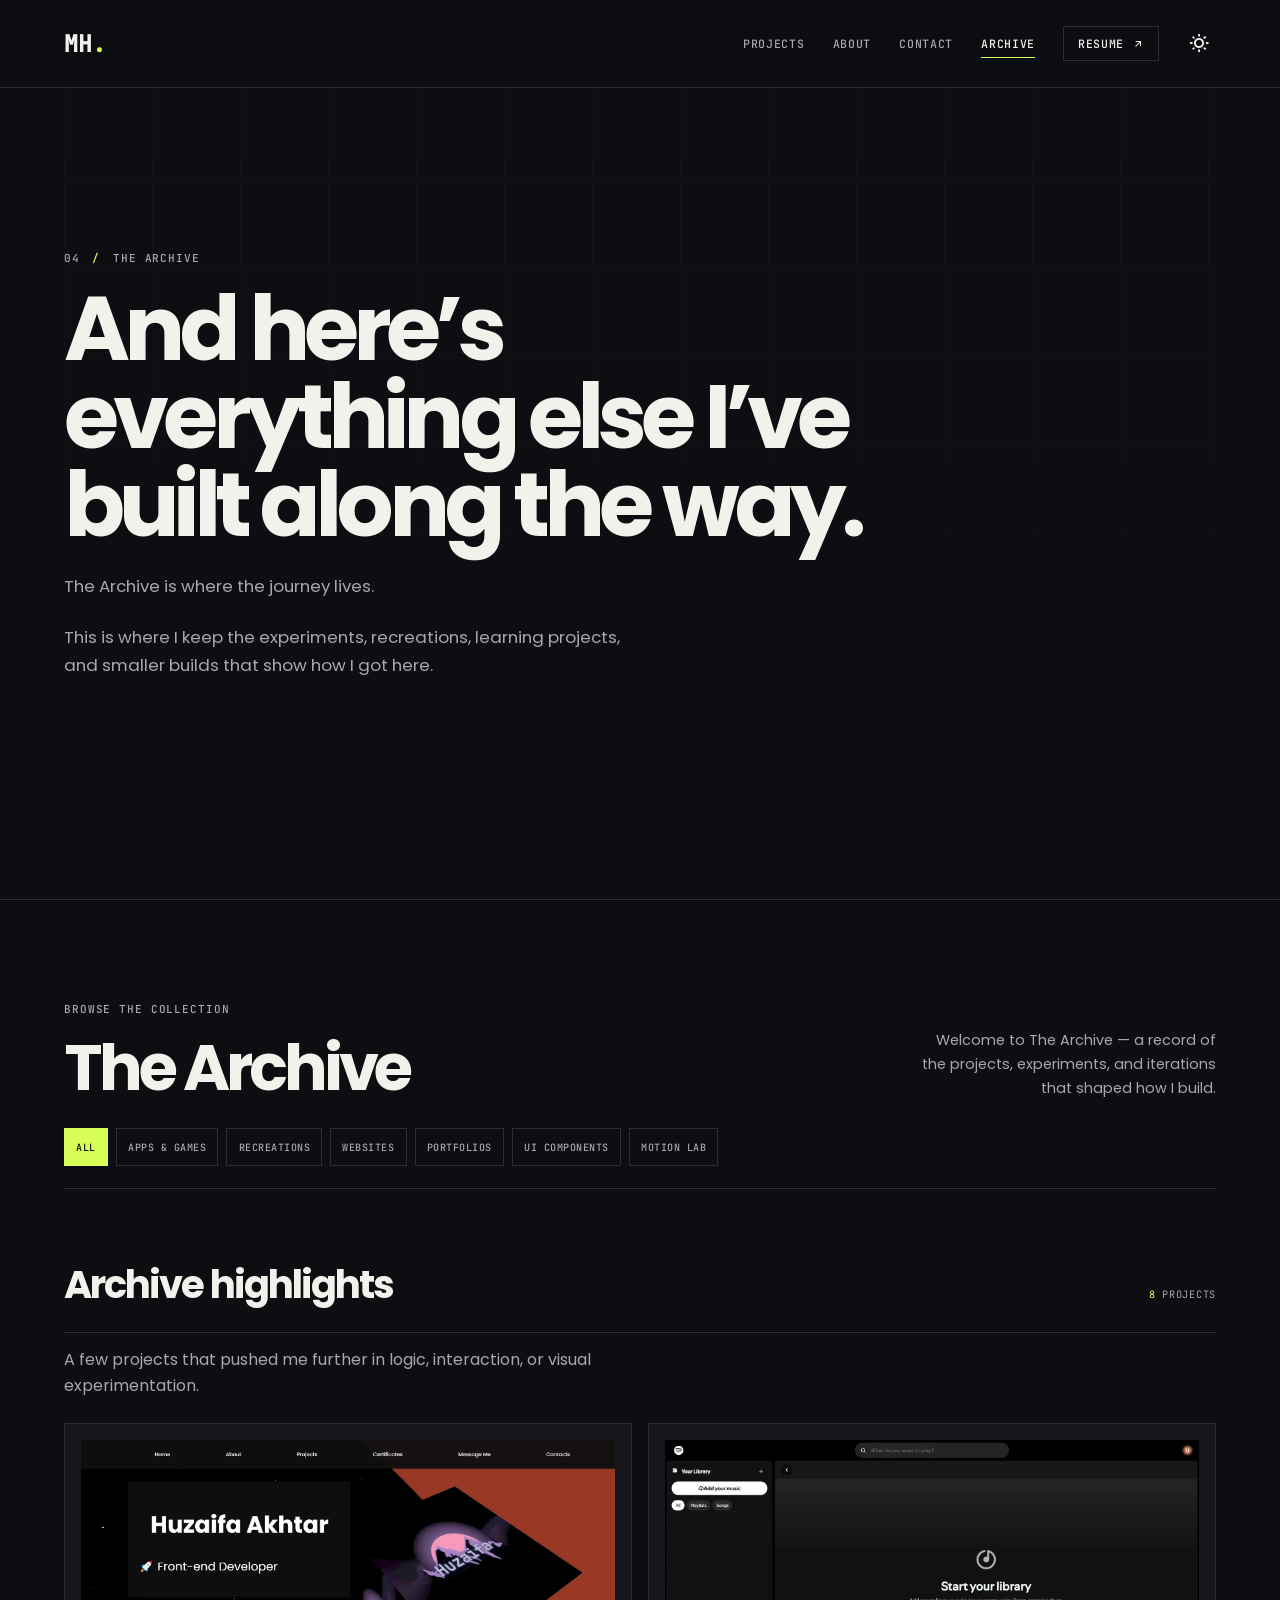
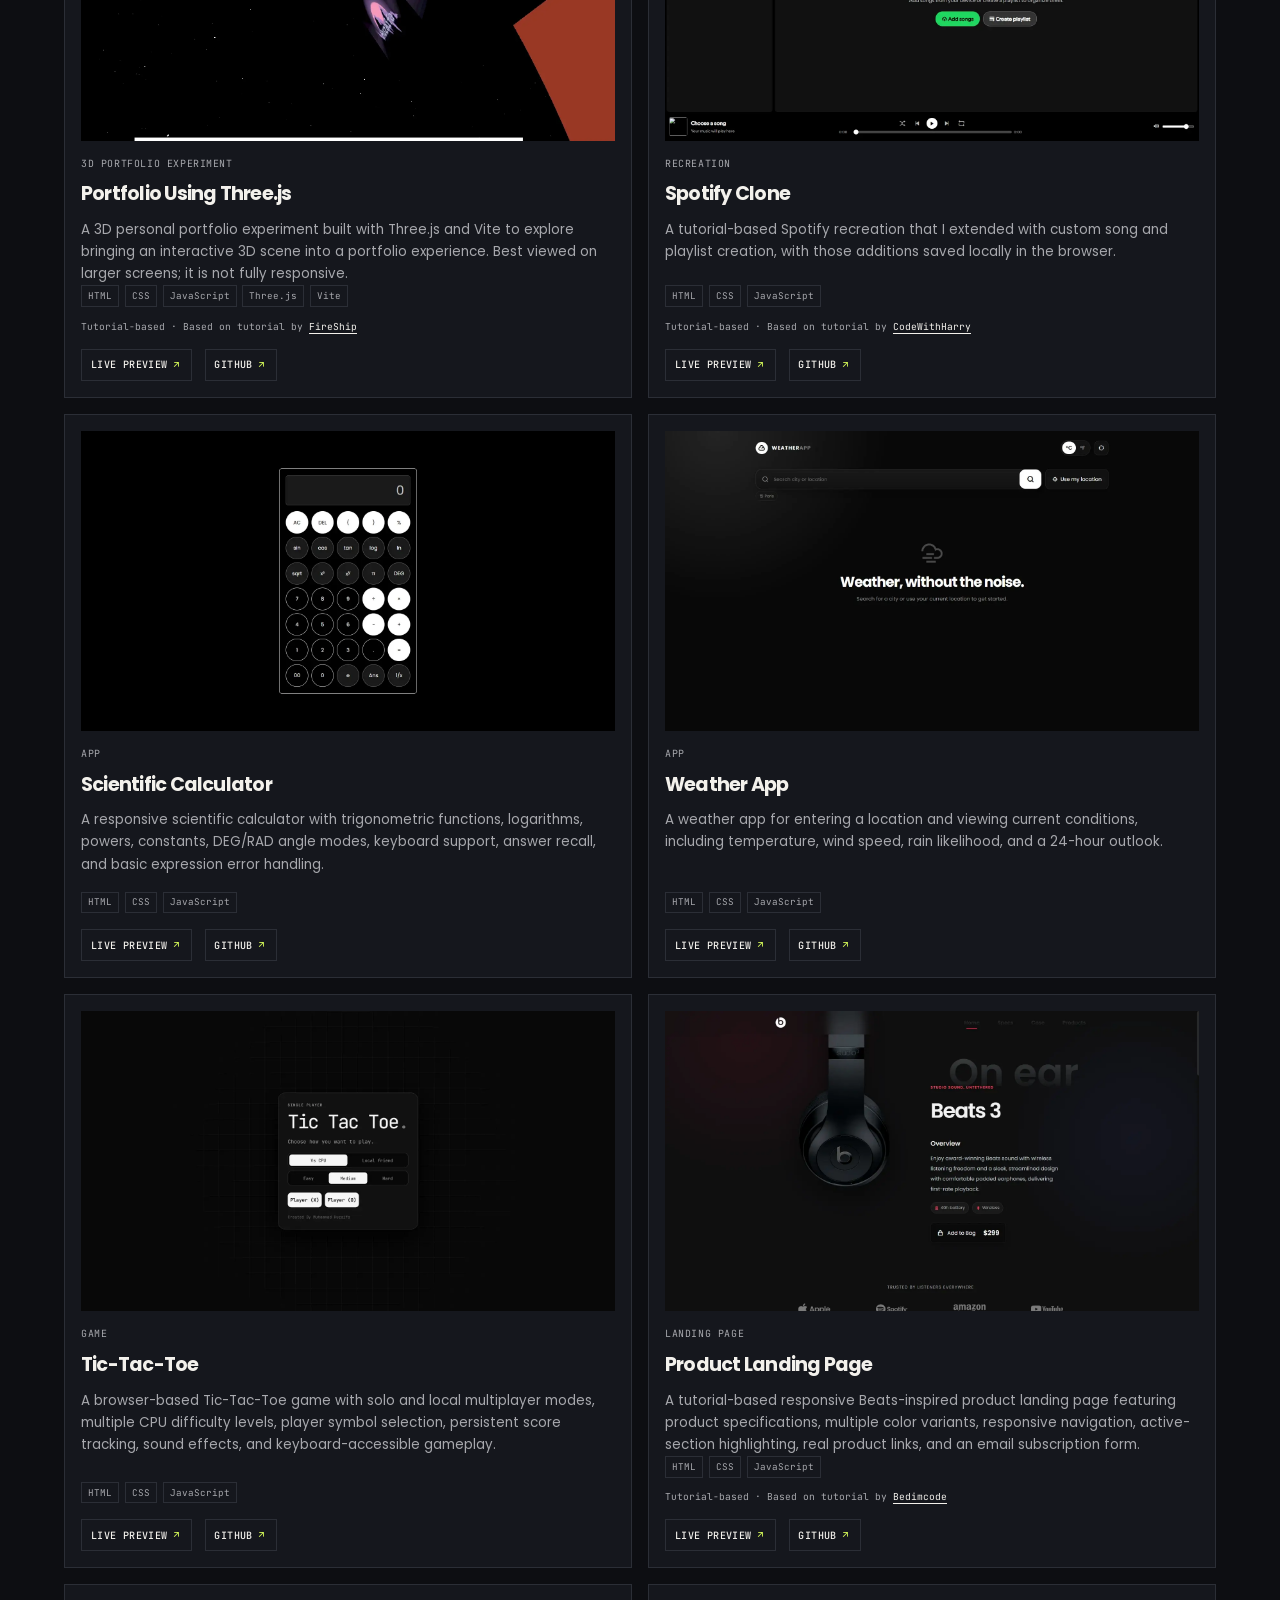
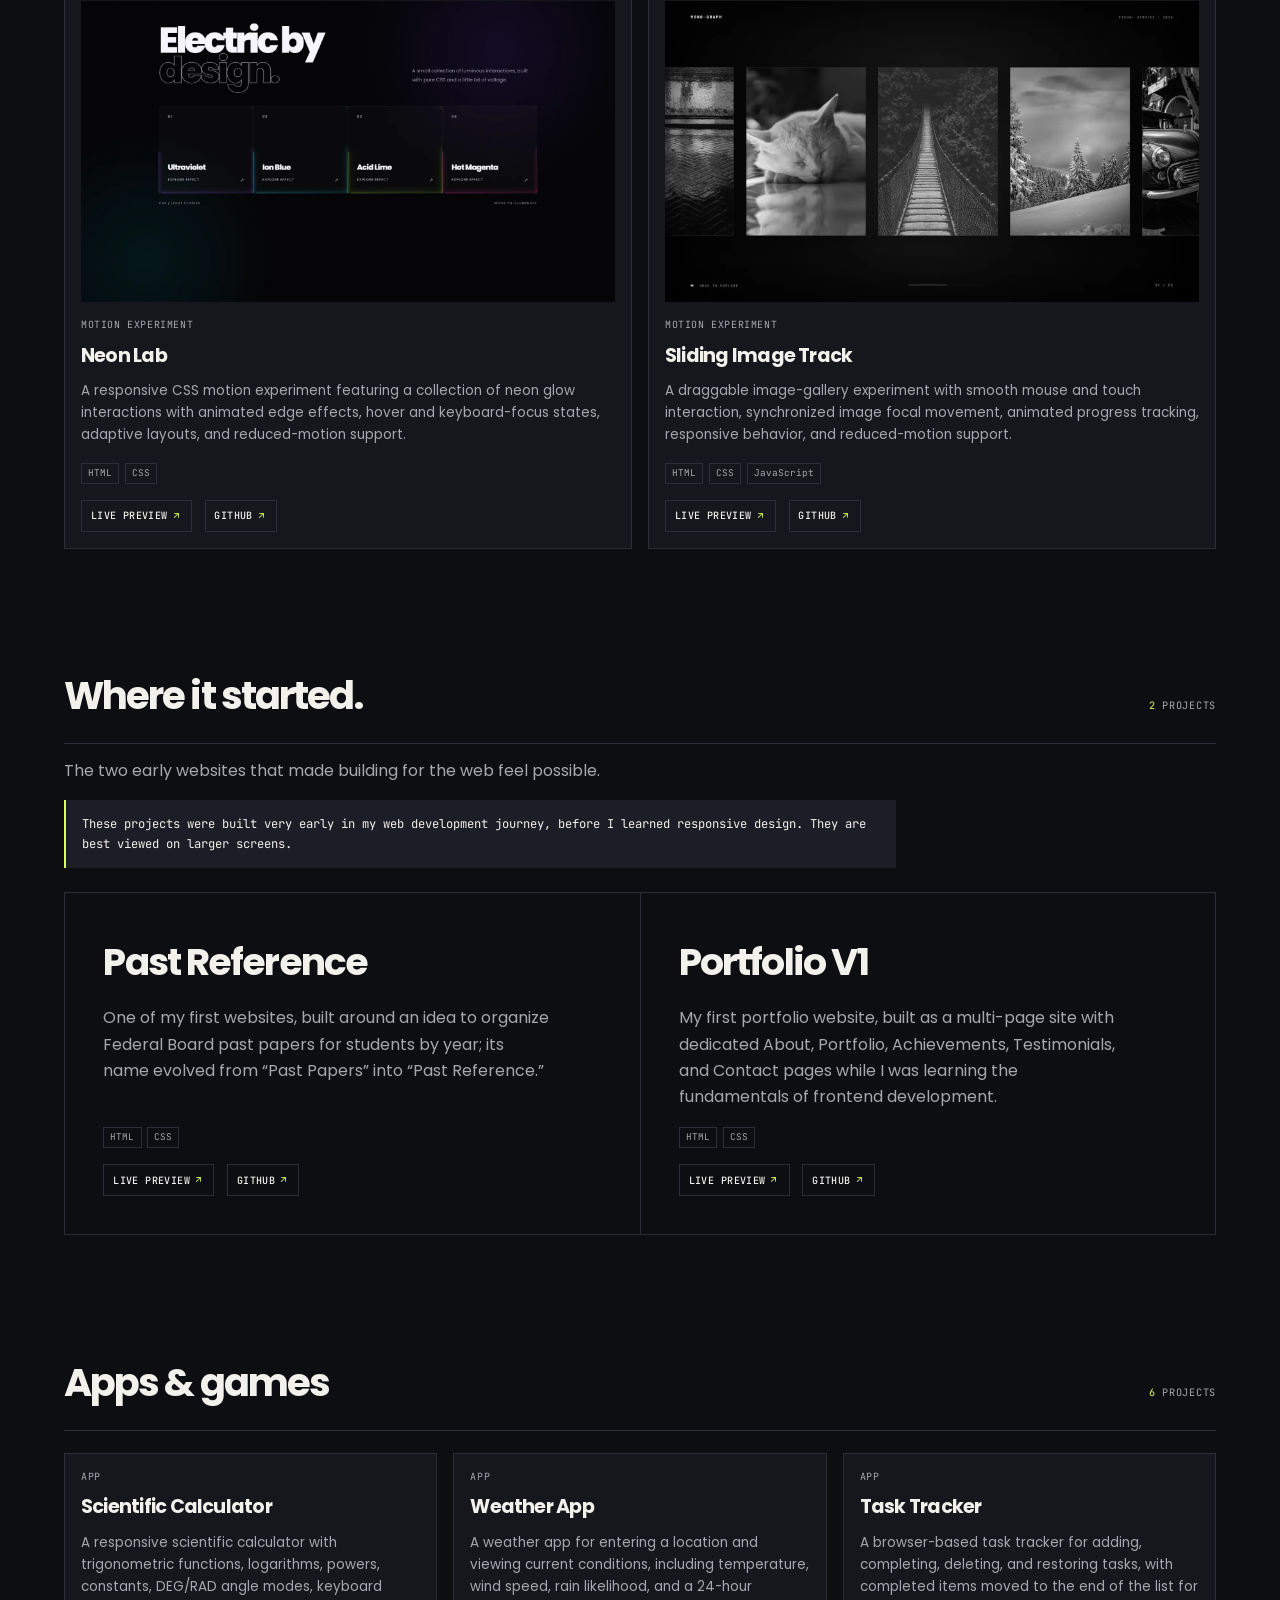
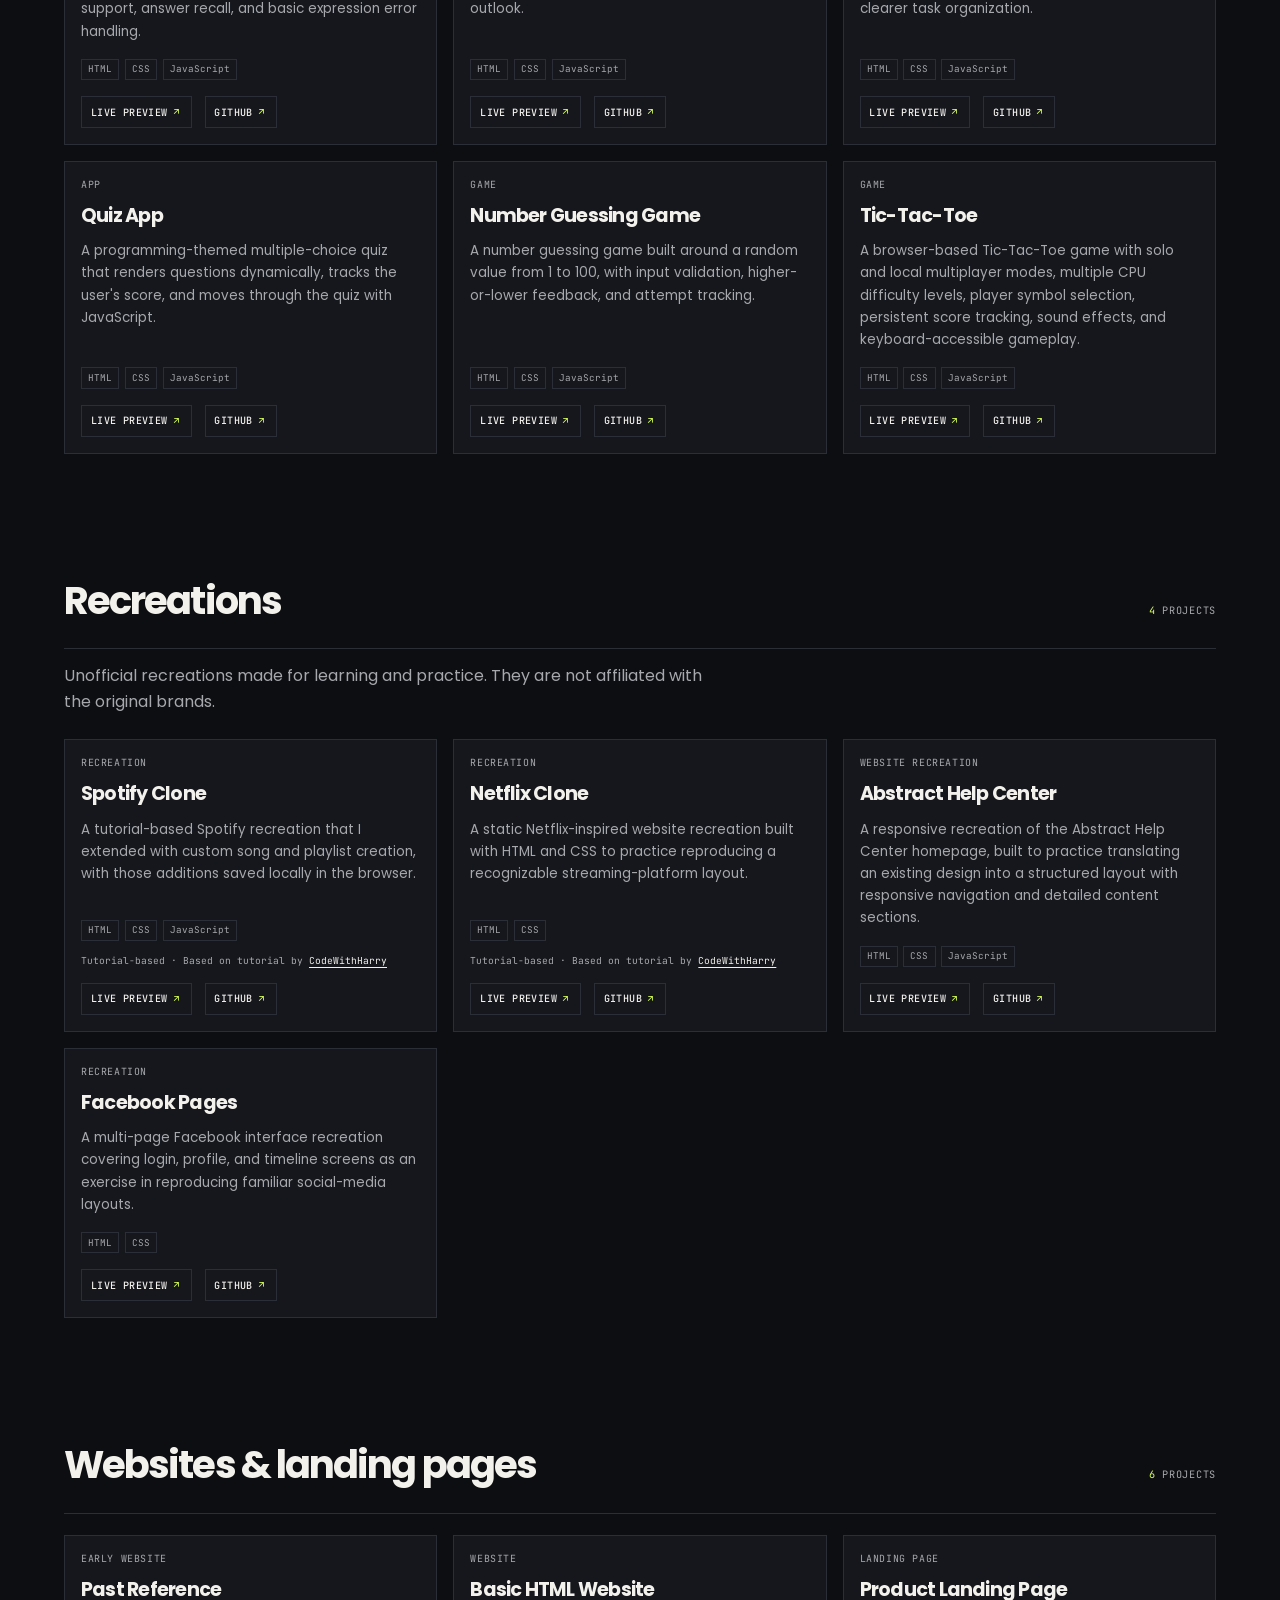
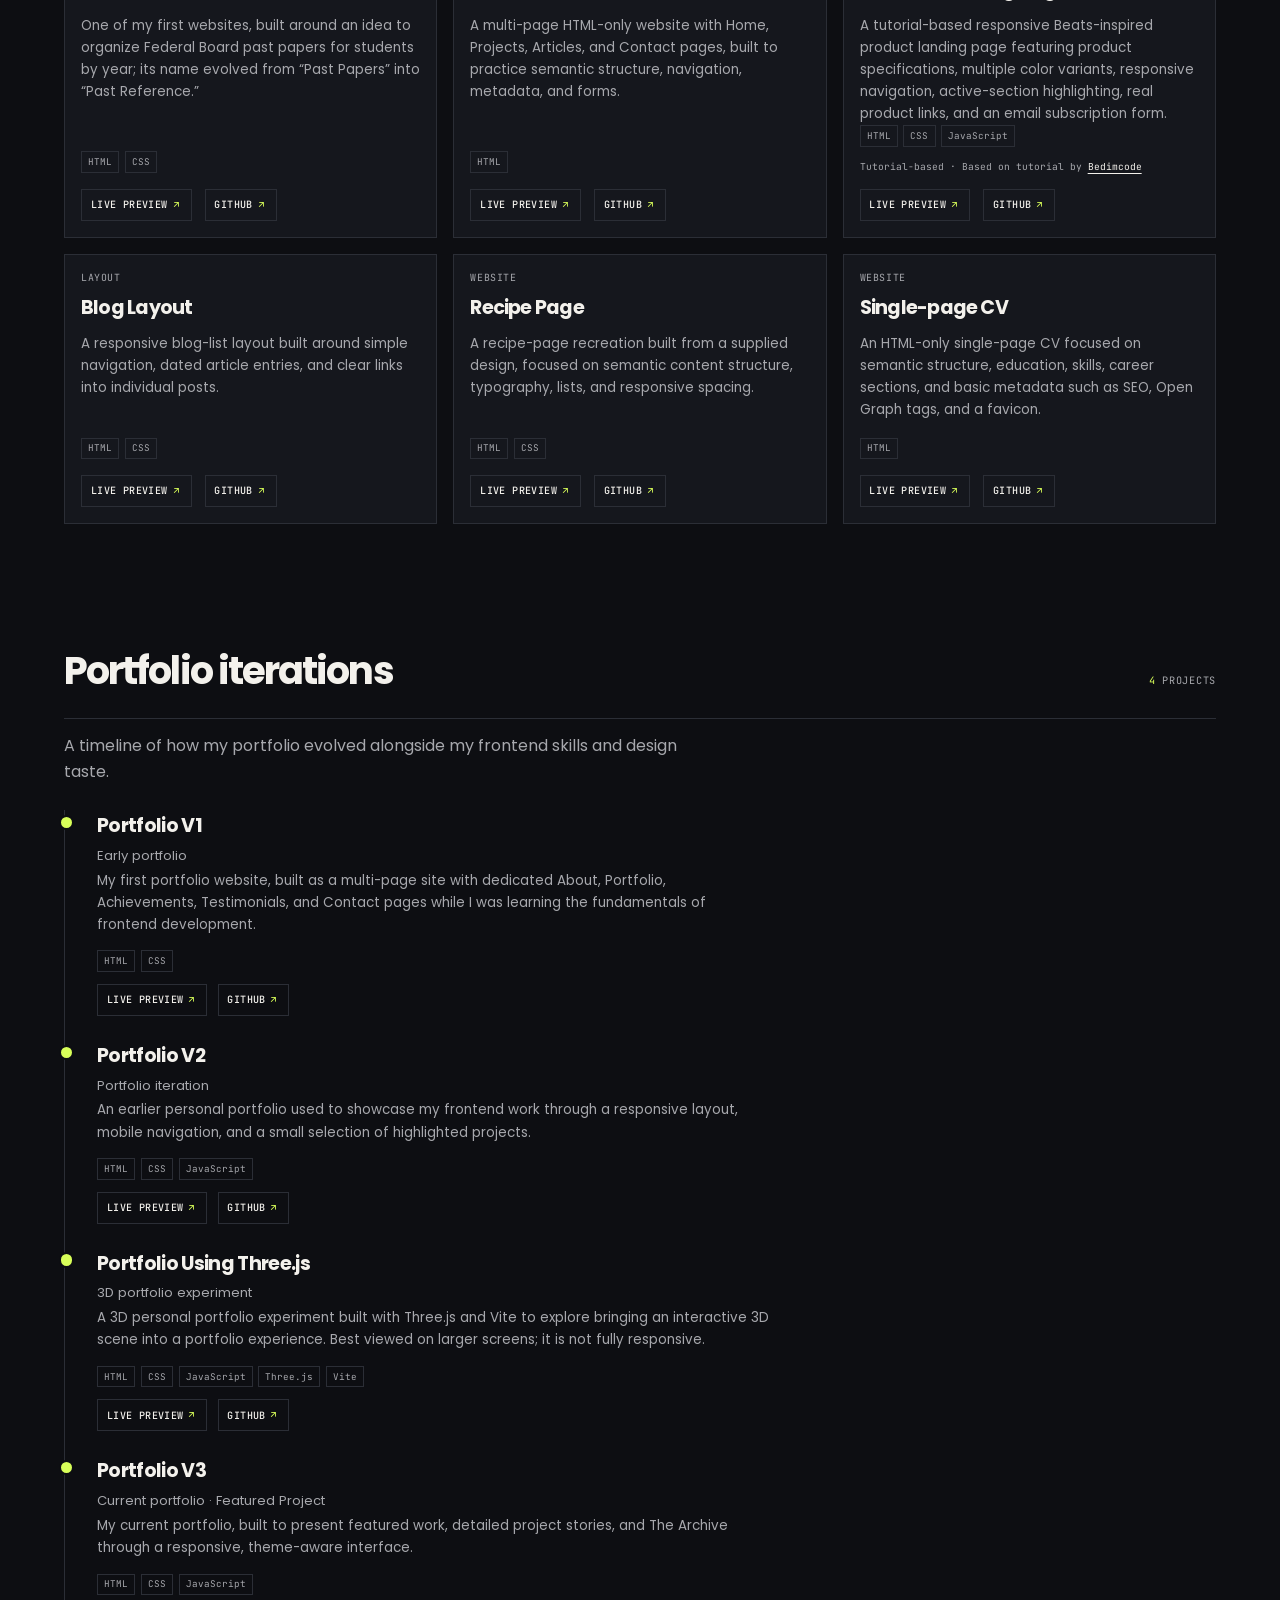
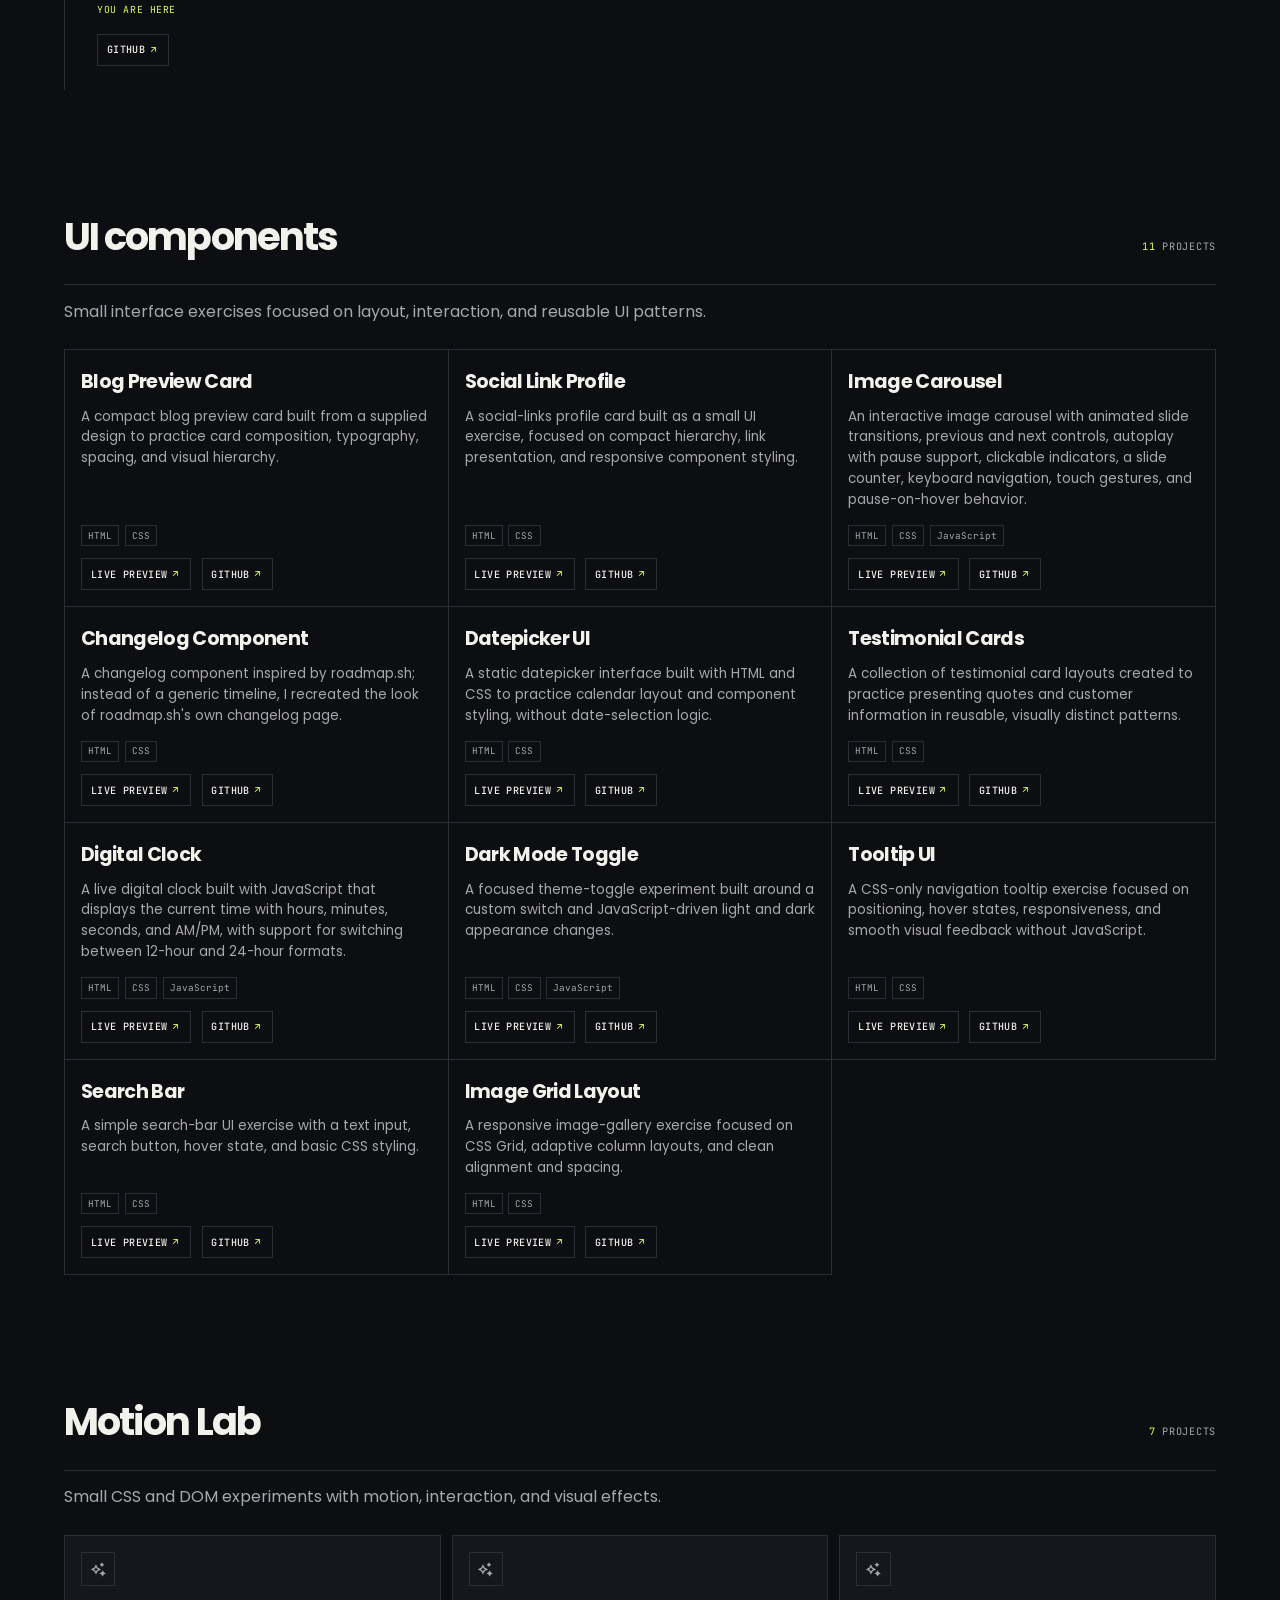
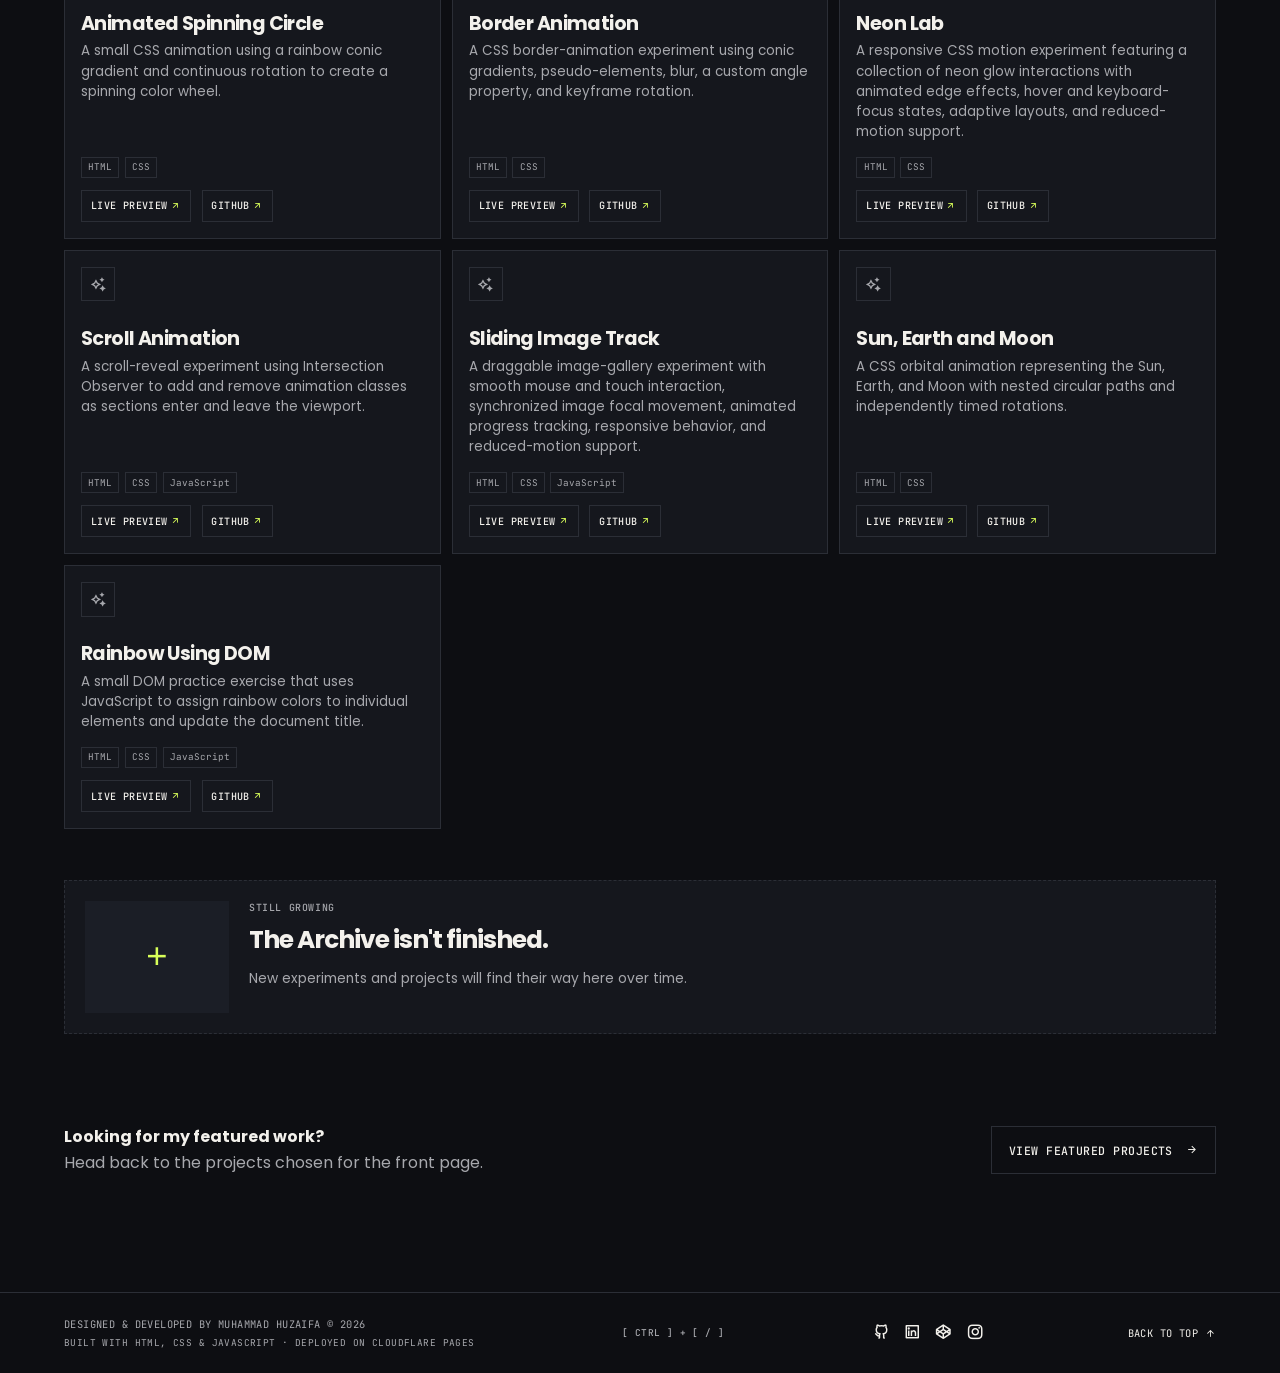
==== archive.html @ 3d74fdb4 "initial commit" ====
<!doctype html>
<html lang="en">
  <head>
    <meta charset="UTF-8" />
    <meta name="viewport" content="width=device-width, initial-scale=1.0" />
    <meta
      name="description"
      content="The Archive: A record of frontend experiments, recreations, projects, and portfolio iterations by Muhammad Huzaifa."
    />
    <meta name="theme-color" content="#0d0e12" />
    <meta property="og:title" content="The Archive - Muhammad Huzaifa" />
    <meta
      property="og:description"
      content="The Archive: A record of frontend experiments, recreations, projects, and portfolio iterations by Muhammad Huzaifa."
    />
    <meta property="og:type" content="website" />
    <meta
      property="og:image"
      content="https://huzaifa-portfolio.pages.dev/assets/og-image.webp"
    />
    <meta property="og:image:width" content="1200" />
    <meta property="og:image:height" content="630" />
    <meta name="twitter:card" content="summary_large_image" />
    <meta name="twitter:title" content="The Archive - Muhammad Huzaifa" />
    <meta
      name="twitter:description"
      content="The Archive: A record of frontend experiments, recreations, projects, and portfolio iterations by Muhammad Huzaifa."
    />
    <script>
      try {
        const theme = localStorage.getItem("theme");
        if (theme) document.documentElement.dataset.theme = theme;
      } catch {}
    </script>
    <meta
      name="twitter:image"
      content="https://huzaifa-portfolio.pages.dev/assets/og-image.webp"
    />
    <link
      rel="canonical"
      href="https://huzaifa-portfolio.pages.dev/archive.html"
    />
    <link
      id="apple-touch-icon"
      rel="apple-touch-icon"
      sizes="180x180"
      href="favicon/apple-touch-icon-dark.png"
    />
    <link
      id="favicon-ico"
      rel="icon"
      type="image/x-icon"
      href="favicon/favicon-dark.ico"
    />
    <link
      id="favicon-32"
      rel="icon"
      type="image/png"
      sizes="32x32"
      href="favicon/favicon-32x32-dark.png"
    />
    <link
      id="favicon-16"
      rel="icon"
      type="image/png"
      sizes="16x16"
      href="favicon/favicon-16x16-dark.png"
    />
    <link rel="manifest" href="favicon/site.webmanifest" />
    <link rel="stylesheet" href="css/fonts.css" />
    <link rel="stylesheet" href="css/utilities.css" />
    <link rel="stylesheet" href="css/terminal.css" />
    <link rel="stylesheet" href="css/archive.css" />
    <title>The Archive - Muhammad Huzaifa</title>
    <script type="application/ld+json">
      {
        "@context": "https://schema.org",
        "@type": "CollectionPage",
        "name": "The Archive",
        "url": "https://huzaifa-portfolio.pages.dev/archive.html",
        "author": { "@type": "Person", "name": "Muhammad Huzaifa" }
      }
    </script>
  </head>
  <body class="archive-page">
    <a class="skip-link" href="#main">Skip to content</a>
    <div class="scroll-progress" aria-hidden="true"></div>
    <header class="site-header">
      <a class="brand" href="index.html" aria-label="Muhammad Huzaifa, home"
        >MH<span>.</span></a
      >
      <button
        class="menu-toggle"
        type="button"
        aria-expanded="false"
        aria-controls="site-nav"
      >
        <span></span><span></span><span></span
        ><span class="sr-only">Open menu</span>
      </button>
      <nav id="site-nav" class="site-nav" aria-label="Primary navigation">
        <a href="index.html#projects">Projects</a>
        <a href="index.html#about">About</a>
        <a href="index.html#contact">Contact</a>
        <a class="is-active" href="archive.html" aria-current="page">Archive</a>
        <a
          class="nav-resume"
          href="docs/Muhammad_Huzaifa_Resume.pdf"
          target="_blank"
          rel="noreferrer"
          >Resume <i class="ri-arrow-right-up-line" aria-hidden="true"></i
        ></a>
      </nav>
      <button
        class="theme-toggle"
        type="button"
        aria-label="Switch to light theme"
        title="Toggle color theme"
      ></button>
    </header>
    <main id="main">
      <section class="archive-hero section">
        <p class="eyebrow">04 <span aria-hidden="true">/</span> The Archive</p>
        <h1>
          And here&rsquo;s everything else I&rsquo;ve built along the way.
        </h1>
        <p>The Archive is where the journey lives.</p>
        <p>
          This is where I keep the experiments, recreations, learning projects,
          and smaller builds that show how I got here.
        </p>
      </section>
      <section class="archive-browser section" aria-labelledby="archive-title">
        <div class="archive-heading">
          <div>
            <p class="eyebrow">Browse the collection</p>
            <h2 id="archive-title">The Archive</h2>
          </div>
          <p id="archive-results">
            Welcome to The Archive — a record of the projects, experiments, and
            iterations that shaped how I build.
          </p>
          <p id="archive-filter-status" class="sr-only" aria-live="polite"></p>
        </div>
        <div
          class="archive-filters"
          role="group"
          aria-label="Filter archive projects"
          id="archive-filters"
        ></div>
        <div id="archive-content"></div>
        <aside class="archive-more" aria-labelledby="archive-more-title">
          <div class="archive-more__mark" aria-hidden="true">
            <i class="ri-add-line"></i>
          </div>
          <div>
            <p class="archive-more__eyebrow">Still growing</p>
            <h2 id="archive-more-title">The Archive isn't finished.</h2>
            <p>
              New experiments and projects will find their way here over time.
            </p>
          </div>
        </aside>
      </section>
      <section
        class="archive-featured-cta section"
        aria-label="Featured projects"
      >
        <p>
          <strong>Looking for my featured work?</strong> <br />
          Head back to the projects chosen for the front page.
        </p>
        <a class="button button-secondary" href="index.html#projects"
          >View featured projects
          <i class="ri-arrow-right-line" aria-hidden="true"></i
        ></a>
      </section>
    </main>
    <footer class="site-footer">
      <div class="footer-copy">
        <p>
          Designed &amp; developed by Muhammad Huzaifa
          <span>&copy; <span id="year"></span></span>
        </p>
        <p class="footer-stack">
          Built with HTML, CSS &amp; JavaScript &middot; Deployed on Cloudflare
          Pages
        </p>
      </div>
      <button
        class="terminal-hint"
        type="button"
        data-terminal-trigger
        aria-label="Open command terminal"
      >
        <span class="terminal-hint__keys">[ CTRL ] + [ / ]</span>
        <i class="ri-terminal-box-line" aria-hidden="true"></i>
      </button>
      <nav class="social-links social-links--footer" aria-label="Social links">
        <a
          href="https://www.github.com/HuzaifaAkhtar2"
          target="_blank"
          rel="noreferrer"
          aria-label="GitHub"
          ><i class="ri-github-line" aria-hidden="true"></i
        ></a>
        <a
          href="https://www.linkedin.com/in/muhammad-huzaifa24/"
          target="_blank"
          rel="noreferrer"
          aria-label="LinkedIn"
          ><i class="ri-linkedin-box-line" aria-hidden="true"></i
        ></a>
        <a
          href="https://www.codepen.io/MuhammadHuzaifa"
          target="_blank"
          rel="noreferrer"
          aria-label="CodePen"
          ><i class="ri-codepen-line" aria-hidden="true"></i
        ></a>
        <a
          href="https://www.instagram.com/huzaifas_workspace/"
          target="_blank"
          rel="noreferrer"
          aria-label="Instagram"
          ><i class="ri-instagram-line" aria-hidden="true"></i
        ></a>
      </nav>
      <a href="#main"
        >Back to top <i class="ri-arrow-up-line" aria-hidden="true"></i
      ></a>
    </footer>
    <script type="module" src="js/archive.js"></script>
  </body>
</html>
---- css/fonts.css ----
@font-face{font-family:JetBrains Mono;font-style:normal;font-weight:400;font-display:swap;src:url(../assets/fonts/jetbrains-mono-400.woff2)format("woff2")}@font-face{font-family:JetBrains Mono;font-style:normal;font-weight:500;font-display:swap;src:url(../assets/fonts/jetbrains-mono-500.woff2)format("woff2")}@font-face{font-family:Poppins;font-style:normal;font-weight:400;font-display:swap;src:url(../assets/fonts/poppins-400.woff2)format("woff2")}@font-face{font-family:Poppins;font-style:normal;font-weight:500;font-display:swap;src:url(../assets/fonts/poppins-500.woff2)format("woff2")}@font-face{font-family:Poppins;font-style:normal;font-weight:600;font-display:swap;src:url(../assets/fonts/poppins-600.woff2)format("woff2")}@font-face{font-family:Poppins;font-style:normal;font-weight:700;font-display:swap;src:url(../assets/fonts/poppins-700.woff2)format("woff2")}@font-face{font-family:remixicon;font-style:normal;font-weight:400;font-display:swap;src:url(../assets/fonts/remixicon.woff2)format("woff2")}[class^=ri-],[class*=\ ri-]{-webkit-font-smoothing:antialiased;-moz-osx-font-smoothing:grayscale;font-style:normal;font-family:remixicon!important}.ri-add-line:before{content:""}.ri-arrow-down-line:before{content:""}.ri-arrow-right-line:before{content:""}.ri-arrow-right-up-line:before{content:""}.ri-arrow-up-line:before{content:""}.ri-checkbox-blank-line:before{content:""}.ri-close-line:before{content:""}.ri-codepen-line:before{content:""}.ri-github-line:before{content:""}.ri-information-line:before{content:""}.ri-instagram-line:before{content:""}.ri-linkedin-box-line:before{content:""}.ri-loader-4-line:before{content:""}.ri-map-pin-2-line:before{content:""}.ri-moon-line:before{content:""}.ri-sparkling-2-line:before{content:""}.ri-sun-line:before{content:""}.ri-terminal-box-line:before{content:""}.ri-time-line:before{content:""}
---- css/utilities.css ----
:root{--bg:#0d0e12;--surface:#15171d;--surface-2:#1b1e26;--text:#f3f1ec;--muted:#a7a8ad;--line:#2b2e36;--accent:#d8ff59;--accent-hover:#b4d93d;--accent-contrast:#10120b;--status-completed:#61b479;--status-in-progress:#d6a93e;--status-experiment:#cf6464;--status-client-work:#d98551;--body-font:"Poppins", sans-serif;--mono:"JetBrains Mono", monospace;--theme-transition:.22s;--lightningcss-light: ;--lightningcss-dark:initial;color-scheme:dark}:root[data-theme=light]{--bg:#f6f5f1;--surface:#edede9;--surface-2:#e2e2dd;--text:#171818;--muted:#62645f;--line:#cfd0ca;--accent:#5a7563;--accent-hover:#415749;--accent-contrast:#fff;--status-completed:#2f6f43;--status-in-progress:#7e5a00;--status-experiment:#9c3737;--status-client-work:#8f431e;--lightningcss-light:initial;--lightningcss-dark: ;color-scheme:light}*{box-sizing:border-box}html{scroll-behavior:smooth}body{background:var(--bg);color:var(--text);font:400 16px/1.65 var(--body-font);transition:background-color var(--theme-transition) ease, color var(--theme-transition) ease;margin:0}body.modal-open{overflow:hidden}a{color:inherit;text-decoration:none}button,input,textarea{font:inherit}button{cursor:pointer}.form-botcheck{clip:rect(0, 0, 0, 0);white-space:nowrap;width:1px;height:1px;margin:-1px;position:absolute;overflow:hidden}h1,h2,h3,p{margin-top:0}:focus-visible{outline:2px solid var(--accent);outline-offset:4px}.sr-only{clip:rect(0, 0, 0, 0);white-space:nowrap;width:1px;height:1px;position:absolute;overflow:hidden}.skip-link{z-index:20;background:var(--accent);color:var(--accent-contrast);padding:.6rem 1rem;position:fixed;top:-4rem;left:1rem}.skip-link:focus{top:1rem}.site-header{z-index:5;border-bottom:1px solid var(--line);background:var(--bg);background:color-mix(in srgb, var(--bg) 92%, transparent);backdrop-filter:blur(12px);max-width:1440px;height:88px;transition:background-color var(--theme-transition) ease, border-color var(--theme-transition) ease;align-items:center;margin:auto;padding:0 clamp(1.25rem,5vw,5rem);display:flex;position:sticky;top:0}.archive-page .site-header{position:fixed;left:0;right:0}.brand{font:700 1.45rem var(--mono);margin-right:auto}.brand span{color:var(--accent)}.site-nav{font:500 .72rem var(--mono);text-transform:uppercase;letter-spacing:.06em;align-items:center;gap:clamp(1rem,2.2vw,2.4rem);display:flex}.site-nav>a:not(.nav-resume){color:var(--muted);transition:color .22s;position:relative}.site-nav>a:not(.nav-resume):after{content:"";background:var(--accent);transform-origin:100%;height:1px;transition:transform .22s;position:absolute;bottom:-.45rem;left:0;right:0;transform:scaleX(0)}.site-nav>a:not(.nav-resume):hover,.site-nav>a:not(.nav-resume).is-active{color:var(--text)}.site-nav>a:not(.nav-resume):hover:after,.site-nav>a:not(.nav-resume):focus-visible:after,.site-nav>a:not(.nav-resume).is-active:after{transform-origin:0;transform:scaleX(1)}.nav-resume{border:1px solid var(--line);color:var(--text);padding:.55rem .85rem;transition:background-color .22s,border-color .22s,color .22s}.nav-resume:hover{border-color:var(--accent);background:var(--accent);color:var(--accent-contrast)}.theme-toggle,.menu-toggle{color:var(--text);background:0 0;border:0;margin-left:1.5rem;font-size:1.25rem}.theme-toggle{transition:color .22s}.theme-toggle:hover,.theme-toggle:focus-visible{color:var(--accent)}.menu-toggle{padding:0;display:none}.section{max-width:1440px;margin:auto;padding-left:clamp(1.25rem,5vw,5rem);padding-right:clamp(1.25rem,5vw,5rem)}.eyebrow{color:var(--muted);font:500 .69rem var(--mono);text-transform:uppercase;letter-spacing:.08em;margin:0 0 1.25rem}.eyebrow span{color:var(--accent);margin:0 .3rem}.button{min-height:48px;font:500 .72rem var(--mono);text-transform:uppercase;letter-spacing:.04em;border:1px solid #0000;justify-content:center;align-items:center;gap:.8rem;padding:.7rem 1.05rem;transition:background-color .22s,border-color .22s,color .22s;display:inline-flex}.button:hover{border-color:var(--accent-hover);background:var(--accent-hover);color:var(--accent-contrast)}.button-primary{background:var(--accent);color:var(--accent-contrast)}.button-secondary{border-color:var(--line);color:var(--text)}.social-links{align-items:center;gap:.8rem;display:flex}.social-links a{border:1px solid var(--line);place-items:center;width:2.75rem;height:2.75rem;font-size:1.5rem;line-height:1;transition:background-color .22s,border-color .22s,color .22s;display:grid}.social-links a:hover{border-color:var(--accent);background:var(--accent);color:var(--accent-contrast)}.social-links--hero a{width:3.25rem;height:3.25rem;font-size:1.8rem}.social-links--footer a{border:0;width:auto;height:auto;font-size:1.1rem}.social-links--footer a:hover{color:var(--accent);background:0 0;border-color:#0000}.site-footer{border-top:1px solid var(--line);max-width:1440px;color:var(--muted);font:400 .65rem var(--mono);text-transform:uppercase;letter-spacing:.04em;justify-content:space-between;align-items:center;margin:auto;padding:1.5rem clamp(1.25rem,5vw,5rem);display:flex}.site-footer p{margin:0}.footer-copy{gap:.3rem;display:grid}.footer-stack{color:var(--muted);font-size:.59rem}.site-footer a{color:var(--text);transition:color var(--theme-transition) ease}.site-footer a:hover{color:var(--accent)}:root.is-theme-transitioning,:root.is-theme-transitioning *{transition-property:color,background-color,border-color,outline-color,box-shadow!important;transition-duration:var(--theme-transition)!important;transition-timing-function:ease!important}@media (max-width:760px){.site-header{height:72px}.menu-toggle{flex-direction:column;gap:4px;margin-left:1rem;display:flex}.menu-toggle span:not(.sr-only){background:currentColor;width:18px;height:1px;transition:transform .25s,opacity .2s}.menu-toggle.is-open span:first-child{transform:translateY(5px)rotate(45deg)}.menu-toggle.is-open span:nth-child(2){opacity:0}.menu-toggle.is-open span:nth-child(3){transform:translateY(-5px)rotate(-45deg)}.site-nav{border-bottom:1px solid var(--line);background:var(--bg);clip-path:polygon(0 0,100% 0,100% 0,0 0);opacity:0;pointer-events:none;flex-direction:column;align-items:flex-start;padding:1.5rem clamp(1.25rem,5vw,5rem);transition:clip-path .35s cubic-bezier(.2,.8,.2,1),opacity .2s;position:absolute;top:71px;left:0;right:0}.site-nav.is-open{clip-path:polygon(0 0,100% 0,100% 100%,0 100%);opacity:1;pointer-events:auto}.theme-toggle{margin-left:auto}.site-footer{flex-direction:column;align-items:flex-start;gap:1rem}.site-footer p span{margin-top:.3rem;margin-left:0;display:block}}@media (max-width:760px),(hover:none),(pointer:coarse){.site-nav>a:not(.nav-resume).is-active{color:var(--muted)}.site-nav>a:not(.nav-resume).is-active:after{transform:scaleX(0)}}@media (prefers-reduced-motion:reduce){*,:before,:after{scroll-behavior:auto!important;transition-duration:.01ms!important;animation-duration:.01ms!important}}
---- css/terminal.css ----
.terminal-hint{color:var(--muted);font:500 .59rem var(--mono);letter-spacing:.04em;background:0 0;border:0;align-self:center;padding:.25rem;transition:color .22s}.terminal-hint>i{font-size:1.2rem;display:none}.terminal-hint:hover{color:var(--accent)}.command-terminal{border:1px solid var(--line);background:var(--surface);width:min(880px,100% - 2rem);height:min(780px,100dvh - 2rem);color:var(--text);font-family:var(--mono);opacity:0;flex-direction:column;padding:0;transition:opacity .22s,transform .22s;display:flex;overflow:hidden;transform:translateY(12px)scale(.985);box-shadow:0 1.5rem 4rem #00000040}.command-terminal:not([open]){display:none}.command-terminal[open].is-visible{opacity:1;transform:translateY(0)scale(1)}.command-terminal.is-closing{opacity:0;transform:translateY(12px)scale(.985)}.command-terminal::backdrop{backdrop-filter:blur(3px);background:#000000ad}.command-terminal[open]::backdrop{animation:.22s both terminal-backdrop-in}.command-terminal.is-closing::backdrop{animation:.22s both terminal-backdrop-out}@keyframes terminal-backdrop-in{0%{opacity:0}to{opacity:1}}@keyframes terminal-backdrop-out{0%{opacity:1}to{opacity:0}}.command-terminal__header{border-bottom:1px solid var(--line);justify-content:space-between;align-items:center;min-height:3.3rem;padding:.75rem 1rem;display:flex}.command-terminal__title{font:500 .66rem var(--mono);letter-spacing:.1em;text-transform:uppercase;margin:0}.command-terminal__close{width:2rem;height:2rem;color:var(--muted);background:0 0;border:1px solid #0000;place-items:center;padding:0;font-size:1.1rem;transition:color .22s;display:grid}.command-terminal__close:hover{color:var(--accent);border-color:#0000}.command-terminal__body{flex-direction:column;flex:1;max-height:calc(min(780px,100dvh - 2rem) - 3.3rem);padding:1rem;display:flex}.command-terminal__output{overscroll-behavior:contain;scroll-behavior:auto;scrollbar-gutter:stable;min-height:0;max-height:min(38rem,68dvh);color:var(--muted);white-space:pre-wrap;scrollbar-color:var(--accent) var(--surface-2);scrollbar-width:thin;padding-right:.3rem;font-size:clamp(.7rem,1.8vw,.8rem);line-height:1.7;overflow-y:auto}.command-terminal__output::-webkit-scrollbar{width:.55rem}.command-terminal__output::-webkit-scrollbar-track{background:var(--surface-2)}.command-terminal__output::-webkit-scrollbar-thumb{border:2px solid var(--surface-2);background:var(--accent);border-radius:999px}.command-terminal__output::-webkit-scrollbar-thumb:hover{background:var(--accent-hover)}.command-terminal__output::-webkit-scrollbar-thumb:active{background:var(--accent-hover)}.terminal-entry{margin:0 0 .9rem}.terminal-entry--command{color:var(--text)}.terminal-entry--success{color:var(--accent)}.terminal-entry--error{color:var(--status-experiment)}.terminal-entry a{color:var(--text);text-decoration:underline;text-decoration-color:var(--accent);text-underline-offset:3px}.command-terminal__form{border-top:1px solid var(--line);align-items:center;gap:.6rem;margin-top:.35rem;padding-top:1rem;display:flex}.command-terminal__prompt{color:var(--accent)}.command-terminal__input{min-width:0;color:var(--text);font:inherit;background:0 0;border:0;outline:0;flex:1;padding:.2rem 0}body.terminal-open{overflow:hidden}.is-secret-editable{cursor:text;caret-color:var(--accent);box-shadow:inset 0 -1px 0 color-mix(in srgb, var(--accent) 35%, transparent)}.is-secret-editable:focus,.is-secret-editable:focus-visible{outline:0}@media (max-width:760px){.terminal-hint{align-self:flex-start}.terminal-hint__keys{display:none}.terminal-hint>i{display:block}.command-terminal{width:calc(100% - 1rem);max-height:calc(100dvh - 1rem)}.command-terminal__body{max-height:calc(100dvh - 4.3rem)}.command-terminal__output{max-height:48dvh}}@media (prefers-reduced-motion:reduce){.command-terminal,.command-terminal::backdrop{transition:none}}
---- css/archive.css ----
html{scrollbar-width:none}html::-webkit-scrollbar{display:none}.scroll-progress{z-index:30;pointer-events:none;background:var(--accent);transform-origin:top;width:3px;height:100dvh;position:fixed;top:0;right:0;transform:scaleY(0)}.archive-hero{isolation:isolate;border-bottom:1px solid var(--line);flex-direction:column;justify-content:center;height:100vh;min-height:0;padding-top:clamp(5rem,12vw,9rem);padding-bottom:clamp(4rem,9vw,7rem);display:flex;position:relative}.archive-hero:before{z-index:-1;content:"";pointer-events:none;background-image:linear-gradient(to right, var(--line) 1px, transparent 1px), linear-gradient(to bottom, var(--line) 1px, transparent 1px);opacity:.18;background-size:5.5rem 5.5rem;position:absolute;inset:0 clamp(1.25rem,5vw,5rem);-webkit-mask-image:linear-gradient(#0000,#000 20%,#0000 86%);mask-image:linear-gradient(#0000,#000 20%,#0000 86%)}.archive-hero h1,.archive-heading h2{letter-spacing:-.065em;margin:0}.archive-hero h1{max-width:850px;font-size:clamp(3.1rem,7vw,6.5rem);line-height:.98}.archive-hero>p:not(.eyebrow){max-width:570px;color:var(--muted);margin:1.5rem 0 0;font-size:1.05rem}.archive-browser{padding-top:clamp(4.5rem,8vw,7rem)}.archive-heading{justify-content:space-between;align-items:end;gap:2rem;margin-bottom:1.75rem;display:flex}.archive-heading h2{font-size:clamp(2.4rem,5vw,4.4rem);line-height:1}.archive-heading>p{max-width:19rem;color:var(--muted);font:400 .9rem/1.65 var(--body-font);text-align:right;margin:0}.archive-filters{border-bottom:1px solid var(--line);gap:.5rem;margin-bottom:clamp(3rem,5vw,4.5rem);padding-bottom:1.35rem;display:flex;overflow-x:auto}.archive-filter{border:1px solid var(--line);min-height:2.35rem;color:var(--muted);font:500 .63rem var(--mono);text-transform:uppercase;letter-spacing:.05em;background:0 0;flex:none;padding:.45rem .7rem;transition:background-color .22s,border-color .22s,color .22s}.archive-filter:hover,.archive-filter[aria-pressed=true]{border-color:var(--accent);background:var(--accent);color:var(--accent-contrast)}.archive-section{margin-bottom:clamp(5rem,9vw,8rem)}.archive-section__heading{border-bottom:1px solid var(--line);justify-content:space-between;align-items:baseline;gap:1rem;margin-bottom:1.35rem;padding-bottom:1rem;display:flex}.archive-section__heading h2{letter-spacing:-.05em;margin:0;font-size:clamp(1.65rem,3vw,2.45rem)}.archive-section__heading p{color:var(--muted);font:.64rem var(--mono);text-transform:uppercase;letter-spacing:.07em;margin:0}.archive-section__heading p span{color:var(--accent)}.archive-section__intro{max-width:41rem;color:var(--muted);margin:-.5rem 0 1.5rem}.archive-card-grid{grid-template-columns:repeat(3,minmax(0,1fr));gap:1rem;display:grid}.archive-card-grid--highlights{grid-template-columns:repeat(2,minmax(0,1fr))}.archive-card{border:1px solid var(--line);background:var(--surface);flex-direction:column;min-width:0;padding:1rem;transition:border-color .22s,background-color .22s;display:flex}.archive-card:hover{border-color:var(--accent);background:var(--surface-2)}.archive-card__media{aspect-ratio:16/9;background:var(--surface-2);place-items:center;margin-bottom:1rem;display:grid;overflow:hidden}.archive-card__media img{object-fit:cover;width:100%;height:100%}.archive-card__placeholder{color:var(--muted);font:.61rem var(--mono);text-transform:uppercase;letter-spacing:.08em}.archive-card__meta{color:var(--muted);font:.62rem var(--mono);text-transform:uppercase;letter-spacing:.06em;flex-wrap:wrap;gap:.45rem;margin:0 0 .55rem;display:flex}.archive-card__meta span+span:before{color:var(--accent);content:"/";margin-right:.45rem}.archive-card h3{letter-spacing:-.04em;margin:0;font-size:1.2rem}.archive-card__description{color:var(--muted);margin:.55rem 0 0;font-size:.84rem}.archive-section__intro--notice{border-left:2px solid var(--accent);background:var(--surface-2);max-width:52rem;color:var(--text);font:.76rem/1.65 var(--mono);padding:.85rem 1rem}.archive-card__technologies{flex-wrap:wrap;gap:.35rem;margin:auto 0 0;padding:0;list-style:none;display:flex}.archive-card__technologies:has(+.archive-card__actions){padding-top:1rem}.archive-card__technologies li{border:1px solid var(--line);color:var(--muted);font:.58rem var(--mono);padding:.23rem .38rem}.archive-card__actions{flex-wrap:wrap;gap:.8rem;padding-top:1rem;display:flex}.archive-card__actions a{border:1px solid var(--line);min-height:2rem;color:var(--text);font:500 .63rem var(--mono);text-transform:uppercase;letter-spacing:.04em;align-items:center;padding:.35rem .55rem;transition:background-color .22s,border-color .22s,color .22s;display:inline-flex}.archive-card__actions a:hover,.archive-card__actions a:focus-visible{border-color:var(--accent);background:var(--accent);color:var(--accent-contrast)}.archive-card__actions i{color:var(--accent);margin-left:.18rem;transition:color .22s}.archive-card__actions a:hover i,.archive-card__actions a:focus-visible i{color:currentColor}.archive-card__tutorial{color:var(--muted);font:.6rem var(--mono);margin:.8rem 0 0}.archive-card__tutorial a{color:var(--text);text-underline-offset:3px;text-decoration:underline}.archive-origin{border-top:1px solid var(--line);border-left:1px solid var(--line);grid-template-columns:repeat(2,minmax(0,1fr));display:grid}.archive-origin__card{border-right:1px solid var(--line);border-bottom:1px solid var(--line);flex-direction:column;min-height:19rem;padding:clamp(1.25rem,3vw,2.5rem);transition:background-color .22s;display:flex}.archive-origin__card:hover{background:var(--surface-2)}.archive-origin h3{letter-spacing:-.05em;margin:0;font-size:clamp(1.65rem,3vw,2.35rem)}.archive-origin p{max-width:28rem;color:var(--muted);margin:.75rem 0 0}.portfolio-timeline{border-left:1px solid var(--line);gap:0;display:grid;position:relative}.portfolio-timeline__item{padding:0 0 1.5rem 2rem;position:relative}.portfolio-timeline__item:before{border:2px solid var(--bg);background:var(--accent);content:"";border-radius:50%;width:.7rem;height:.7rem;position:absolute;top:.3rem;left:-.38rem}.portfolio-timeline h3{letter-spacing:-.035em;margin:0;font-size:1.2rem}.portfolio-timeline p{color:var(--muted);margin:.2rem 0 0;font-size:.82rem}.portfolio-timeline__description{max-width:42rem;font-size:.84rem!important}.portfolio-timeline__current{color:var(--accent);font:.61rem var(--mono);text-transform:uppercase;letter-spacing:.06em}.archive-component-grid{border-top:1px solid var(--line);border-left:1px solid var(--line);grid-template-columns:repeat(3,minmax(0,1fr));display:grid}.archive-component{border-right:1px solid var(--line);border-bottom:1px solid var(--line);flex-direction:column;min-height:12rem;padding:1rem;transition:background-color .22s;display:flex}.archive-component:hover{background:var(--surface-2)}.archive-component h3{letter-spacing:-.035em;margin:0;font-size:1.2rem}.archive-component p{color:var(--muted);font:.58rem var(--mono);margin:auto 0 0}.archive-component__description{font:.84rem/1.55 var(--body-font)!important;margin:.55rem 0 0!important}.motion-gallery{grid-template-columns:repeat(3,minmax(0,1fr));gap:.7rem;display:grid}.motion-card{border:1px solid var(--line);background:var(--surface);flex-direction:column;min-height:13rem;padding:1rem;transition:background-color .22s,border-color .22s;display:flex}.motion-card:hover{border-color:var(--accent);background:var(--surface-2)}.motion-card__mark{border:1px solid var(--line);width:2.15rem;height:2.15rem;color:var(--muted);place-items:center;margin-bottom:1.6rem;font-size:1rem;transition:border-color .22s,color .22s;display:grid}.motion-card:hover .motion-card__mark{border-color:var(--accent);color:var(--accent)}.motion-card h3{letter-spacing:-.03em;margin:0;font-size:1.2rem;line-height:1.25}.motion-card p{color:var(--muted);font:.57rem var(--mono);margin:.35rem 0 0}.motion-card__description{font:.84rem/1.5 var(--body-font)!important}.archive-compact-technologies{padding-top:.9rem}.archive-compact-actions{flex-wrap:wrap;gap:.65rem;margin-top:.75rem;display:flex}.archive-compact-actions a{border:1px solid var(--line);min-height:2rem;color:var(--text);font:500 .63rem var(--mono);text-transform:uppercase;letter-spacing:.04em;align-items:center;padding:.35rem .55rem;transition:background-color .22s,border-color .22s,color .22s;display:inline-flex}.archive-compact-actions a:hover,.archive-compact-actions a:focus-visible{border-color:var(--accent);background:var(--accent);color:var(--accent-contrast)}.archive-compact-actions i{color:var(--accent);margin-left:.15rem;transition:color .22s}.archive-compact-actions a:hover i,.archive-compact-actions a:focus-visible i{color:currentColor}.archive-filtered-grid{grid-template-columns:repeat(3,minmax(0,1fr));gap:1rem;display:grid}.archive-more{border:1px dashed var(--line);background:var(--surface);grid-template-columns:9rem minmax(0,1fr);gap:1.25rem;margin-top:1rem;padding:1.25rem;transition:background-color .22s,border-color .22s;display:grid}.archive-more:hover{border-color:var(--accent)}#archive-content>.archive-section:last-child{margin-bottom:clamp(2rem,4vw,3.25rem)}.archive-more__mark{background:var(--surface-2);min-height:7rem;color:var(--accent);place-items:center;font-size:1.9rem;display:grid}.archive-more__eyebrow{color:var(--muted);font:500 .62rem var(--mono);text-transform:uppercase;letter-spacing:.06em;margin:0 0 .35rem}.archive-more h2{letter-spacing:-.04em;margin:0;font-size:clamp(1.2rem,2vw,1.55rem)}.archive-more p:last-child{max-width:42rem;color:var(--muted);margin:.45rem 0 0;font-size:.86rem}.archive-featured-cta{justify-content:space-between;align-items:center;gap:2rem;margin-top:clamp(3.5rem,7vw,6rem);padding-top:0;padding-bottom:clamp(5rem,9vw,8rem);display:flex}.archive-featured-cta p{max-width:34rem;color:var(--muted);margin:0}.archive-featured-cta strong{color:var(--text)}@media (max-width:980px){.archive-card-grid,.archive-filtered-grid,.archive-component-grid,.motion-gallery{grid-template-columns:repeat(2,minmax(0,1fr))}}@media (max-width:760px){.archive-hero{height:100svh}.archive-heading,.archive-featured-cta{flex-direction:column;align-items:flex-start}.archive-heading>p{text-align:left}.archive-card-grid,.archive-card-grid--highlights,.archive-filtered-grid,.archive-origin,.archive-more{grid-template-columns:1fr}.archive-more__mark{min-height:5rem}.archive-component-grid,.motion-gallery{grid-template-columns:repeat(2,minmax(0,1fr))}.archive-origin__card{min-height:0}}@media (max-width:430px){.archive-component-grid,.motion-gallery{grid-template-columns:1fr}}
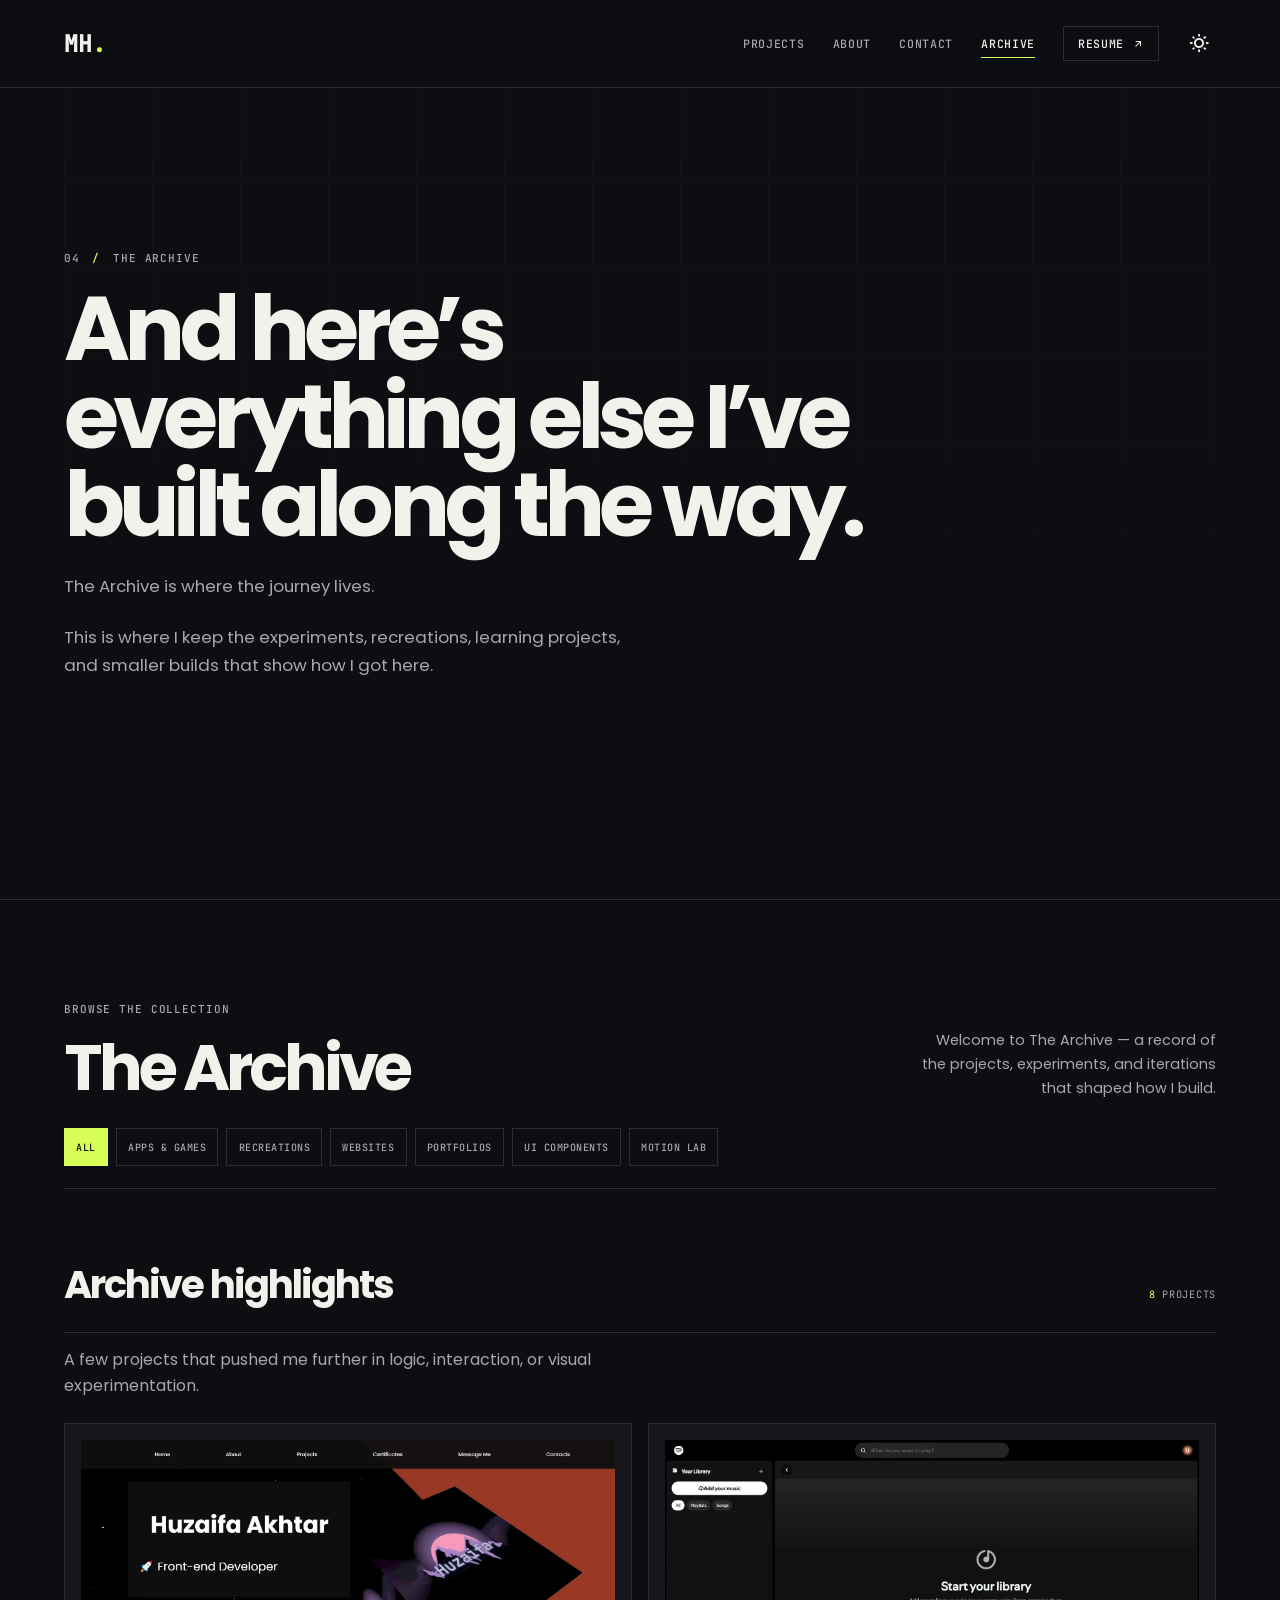
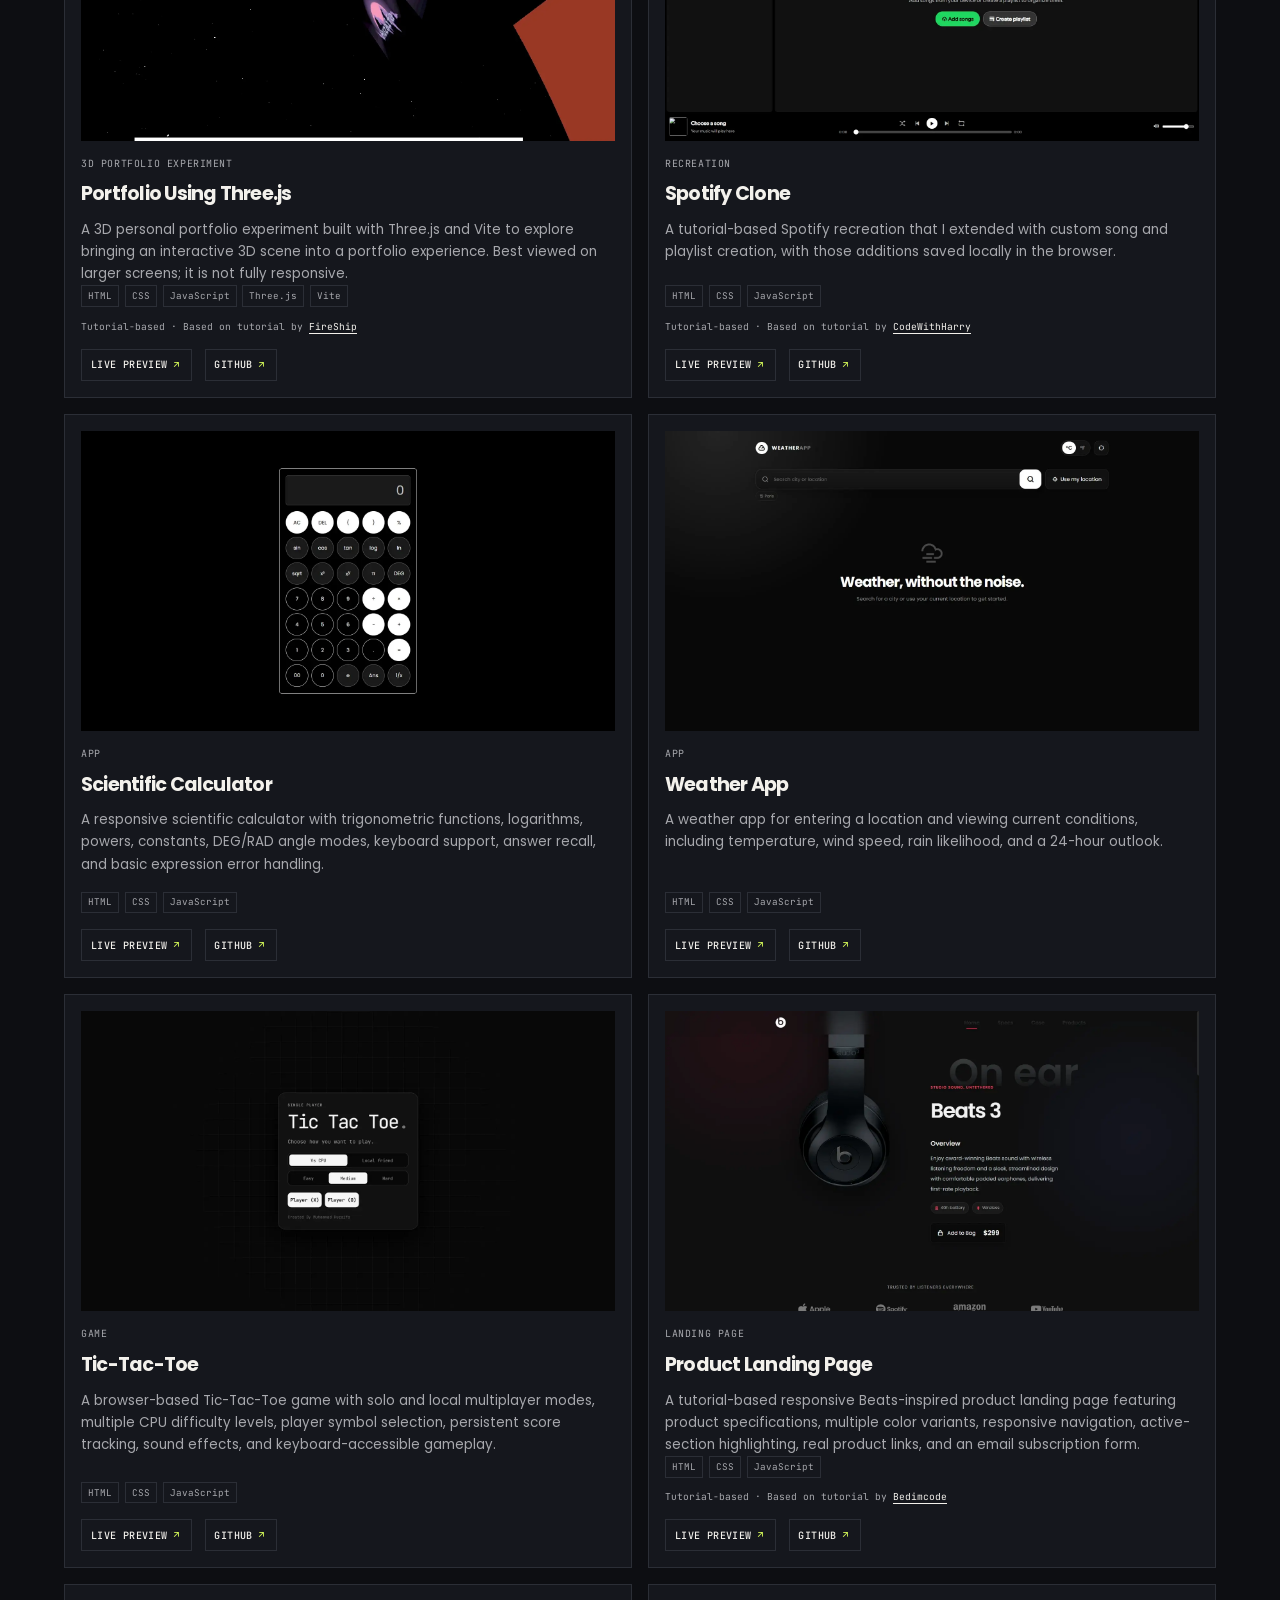
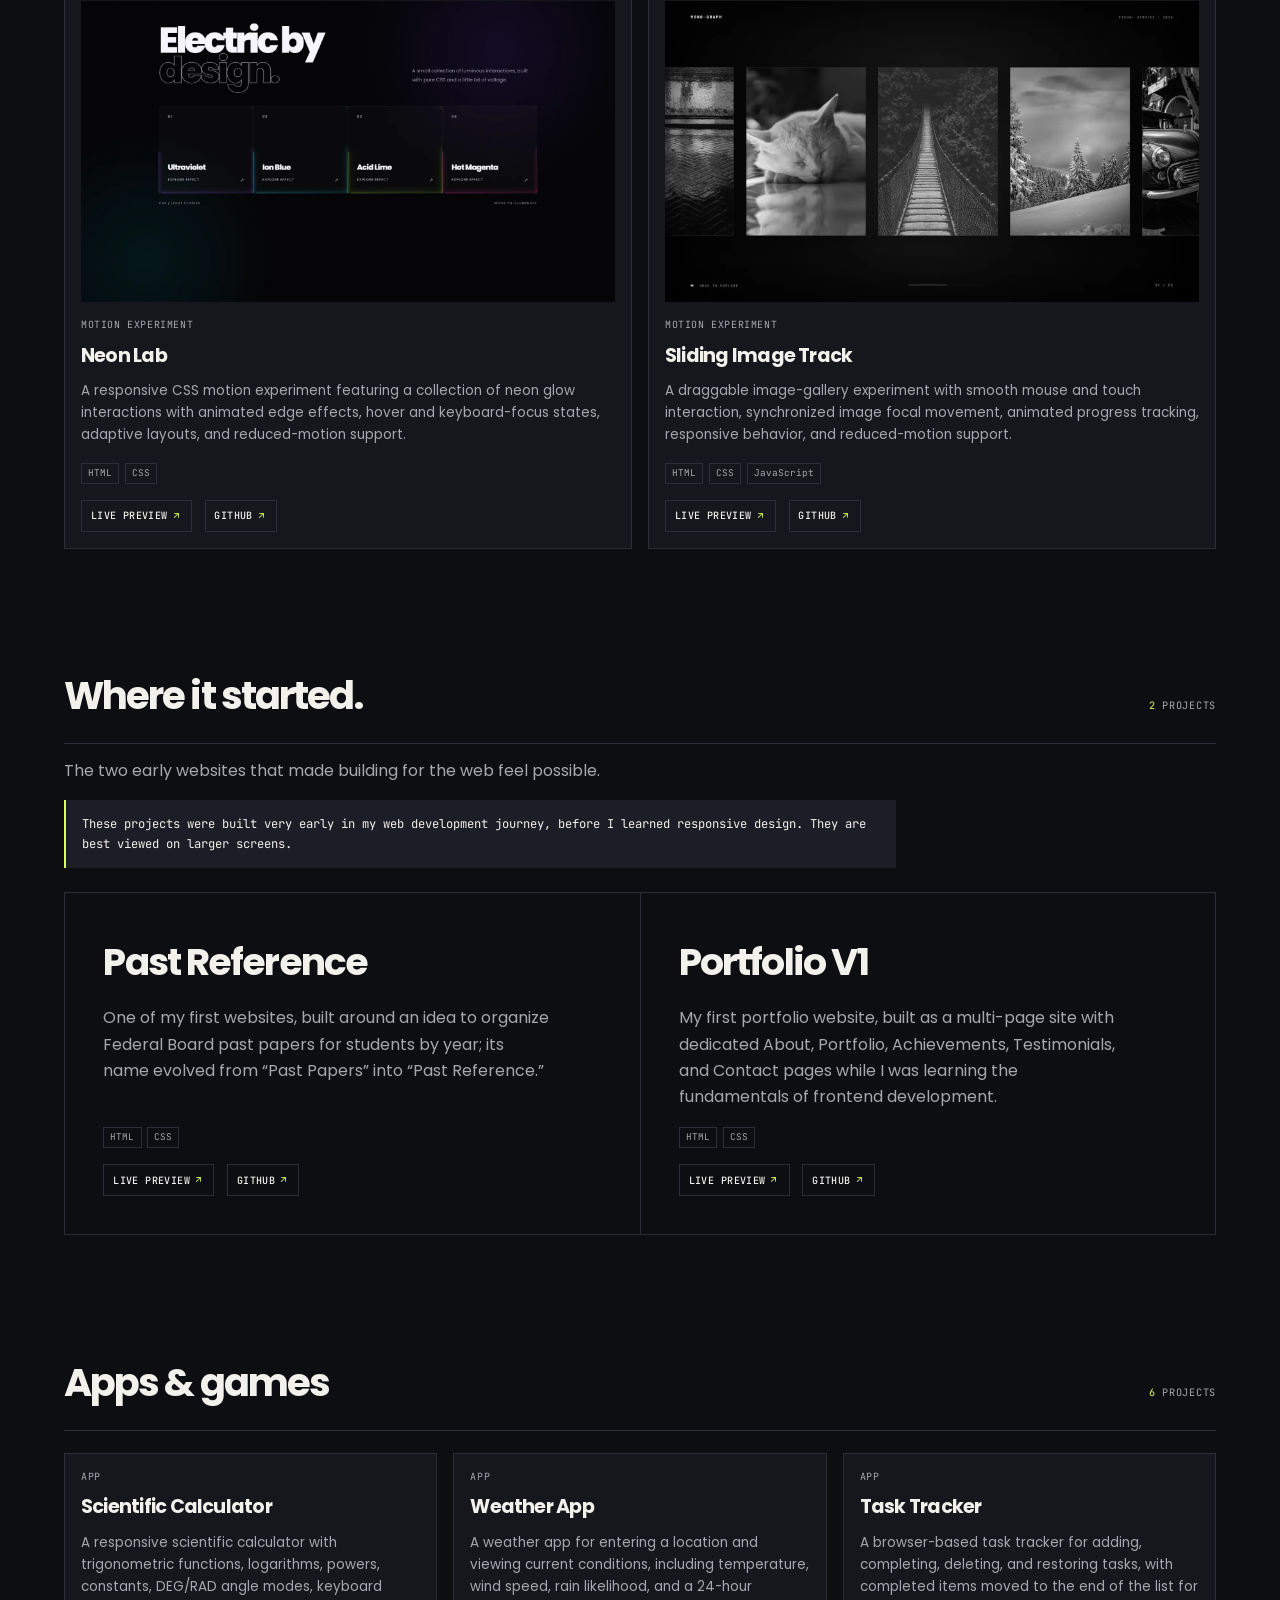
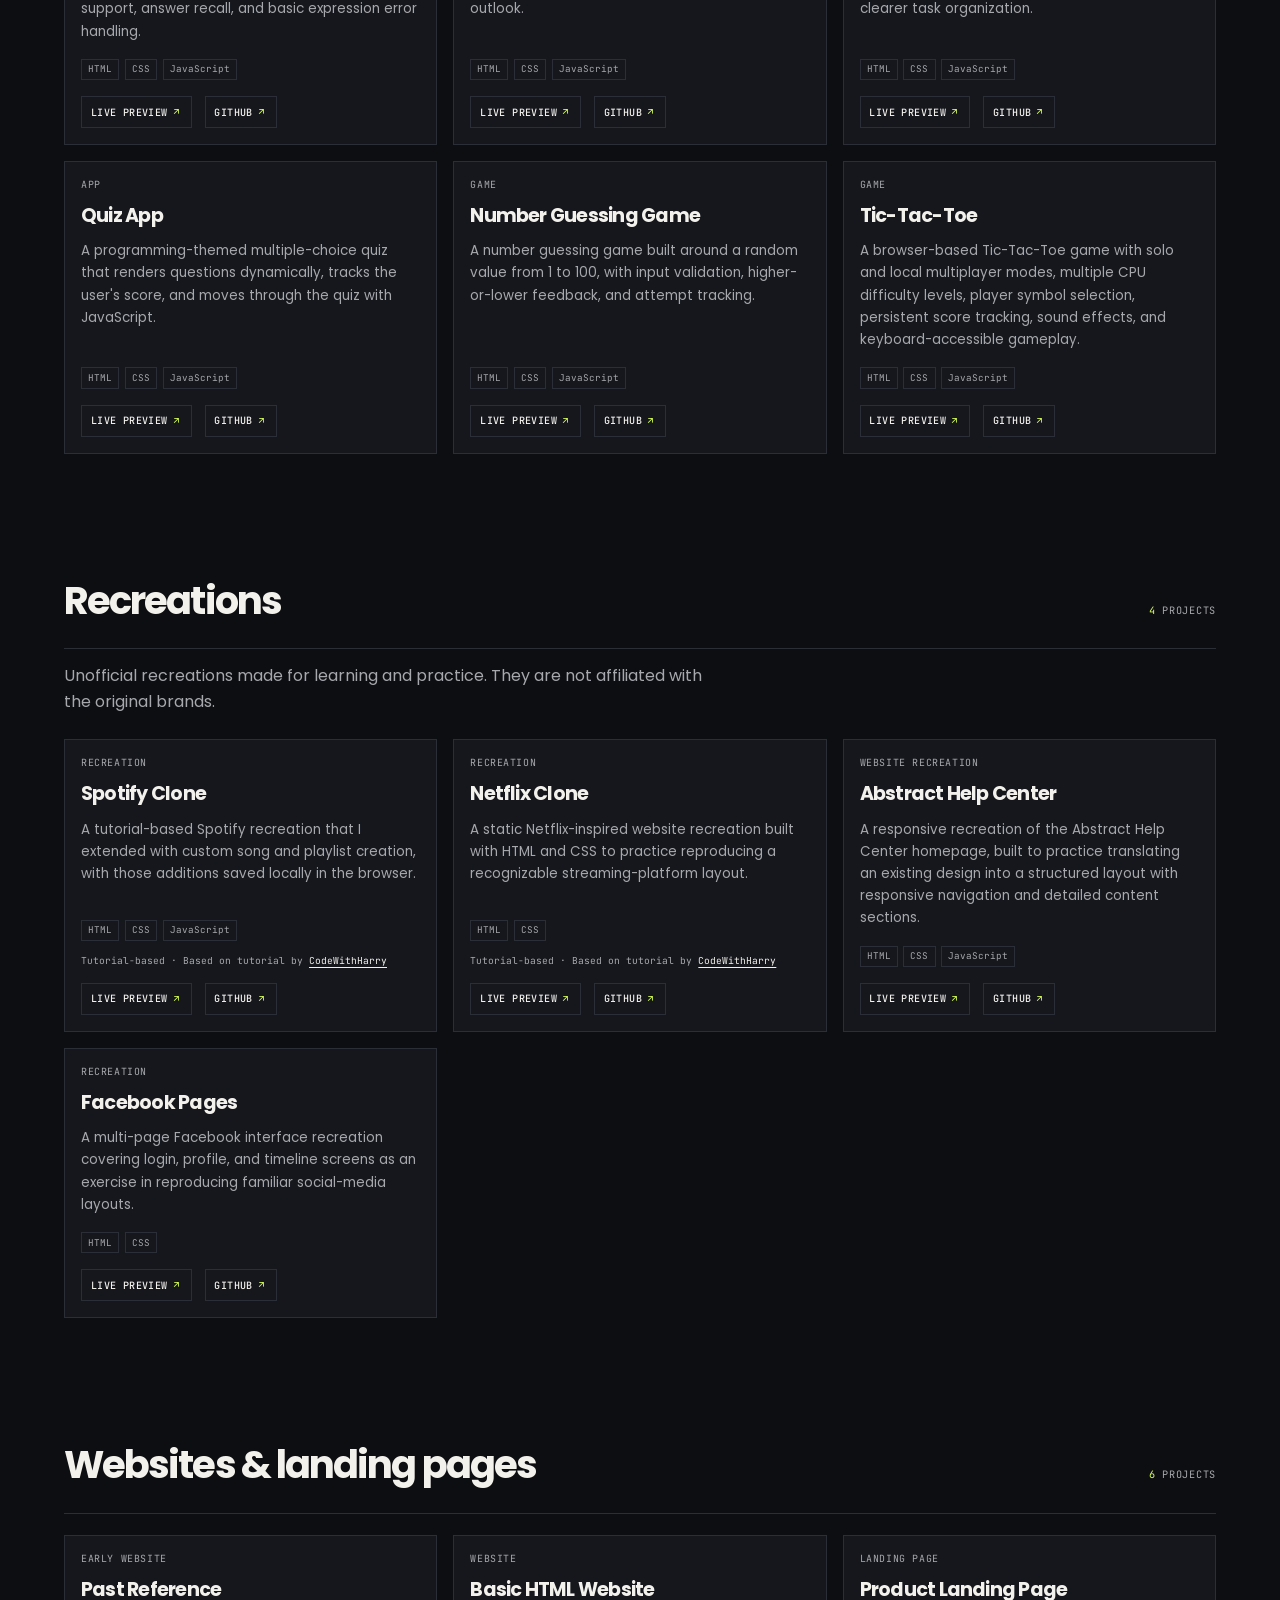
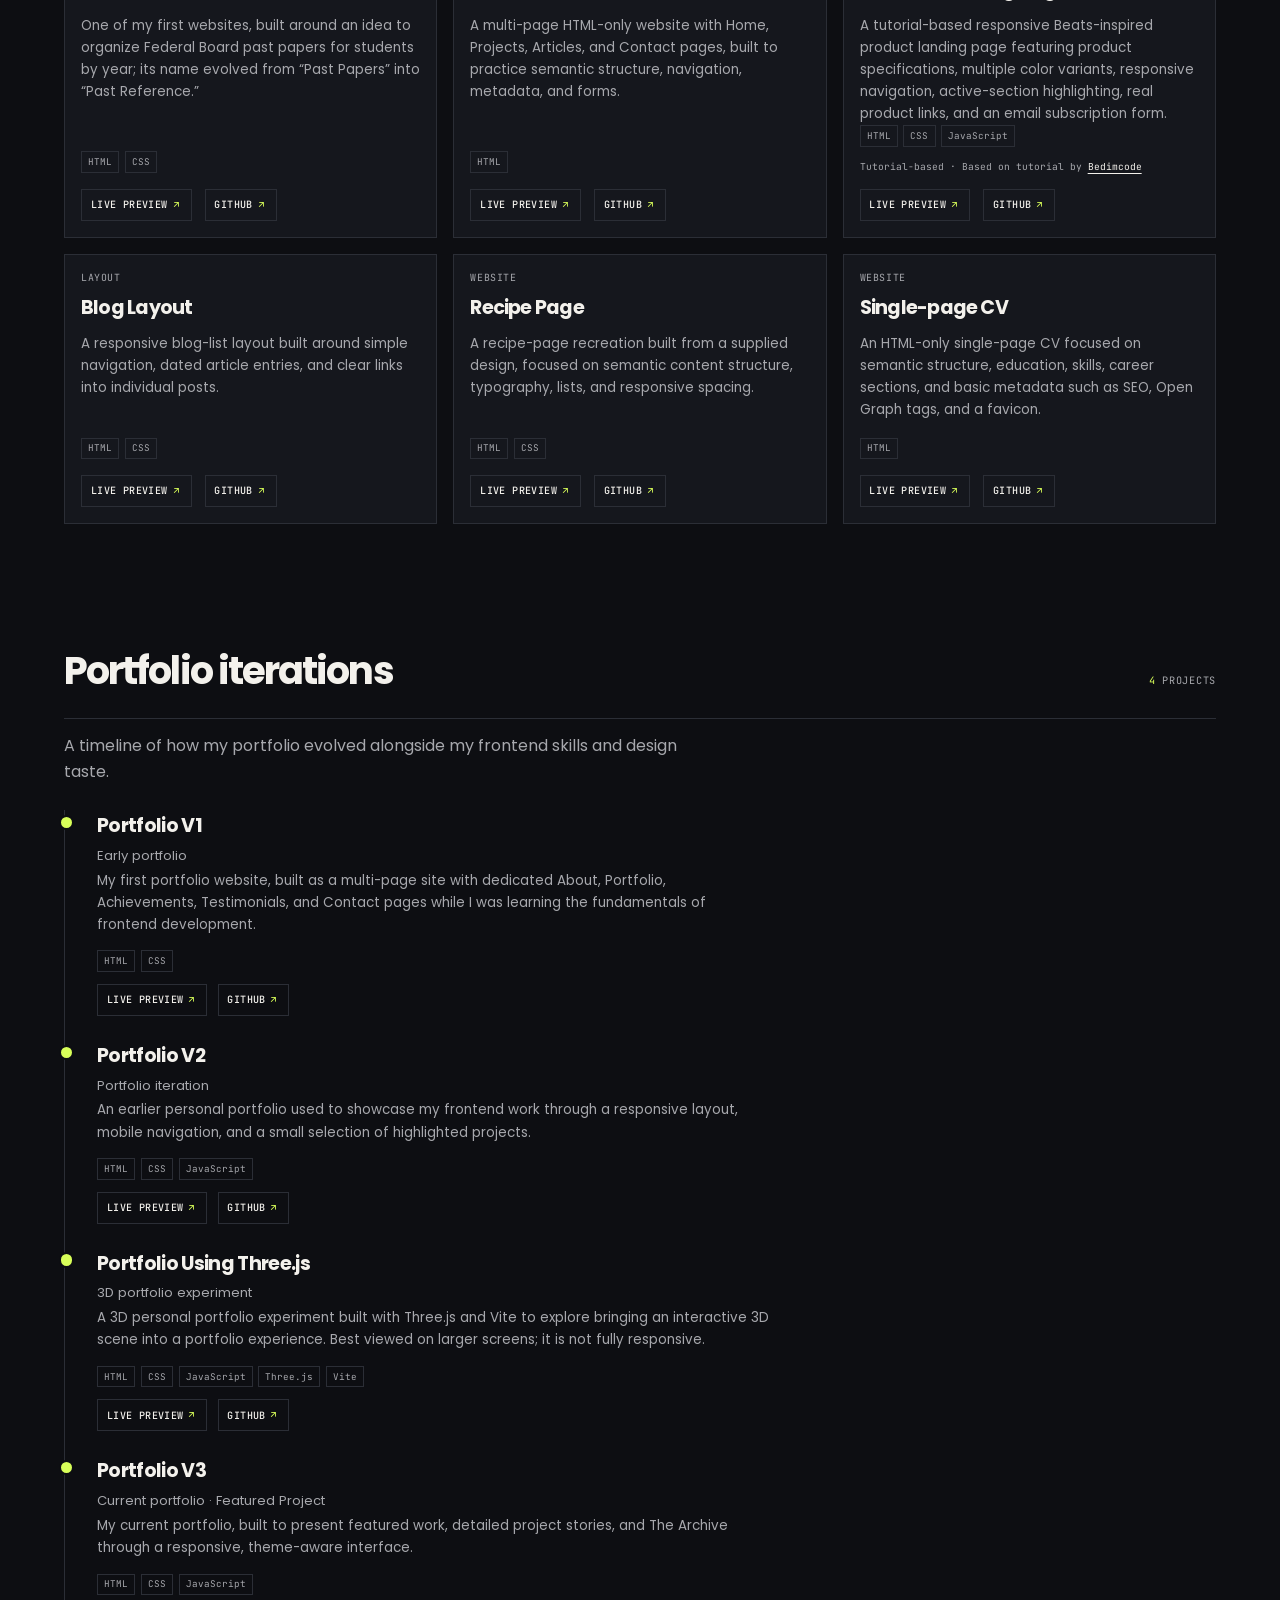
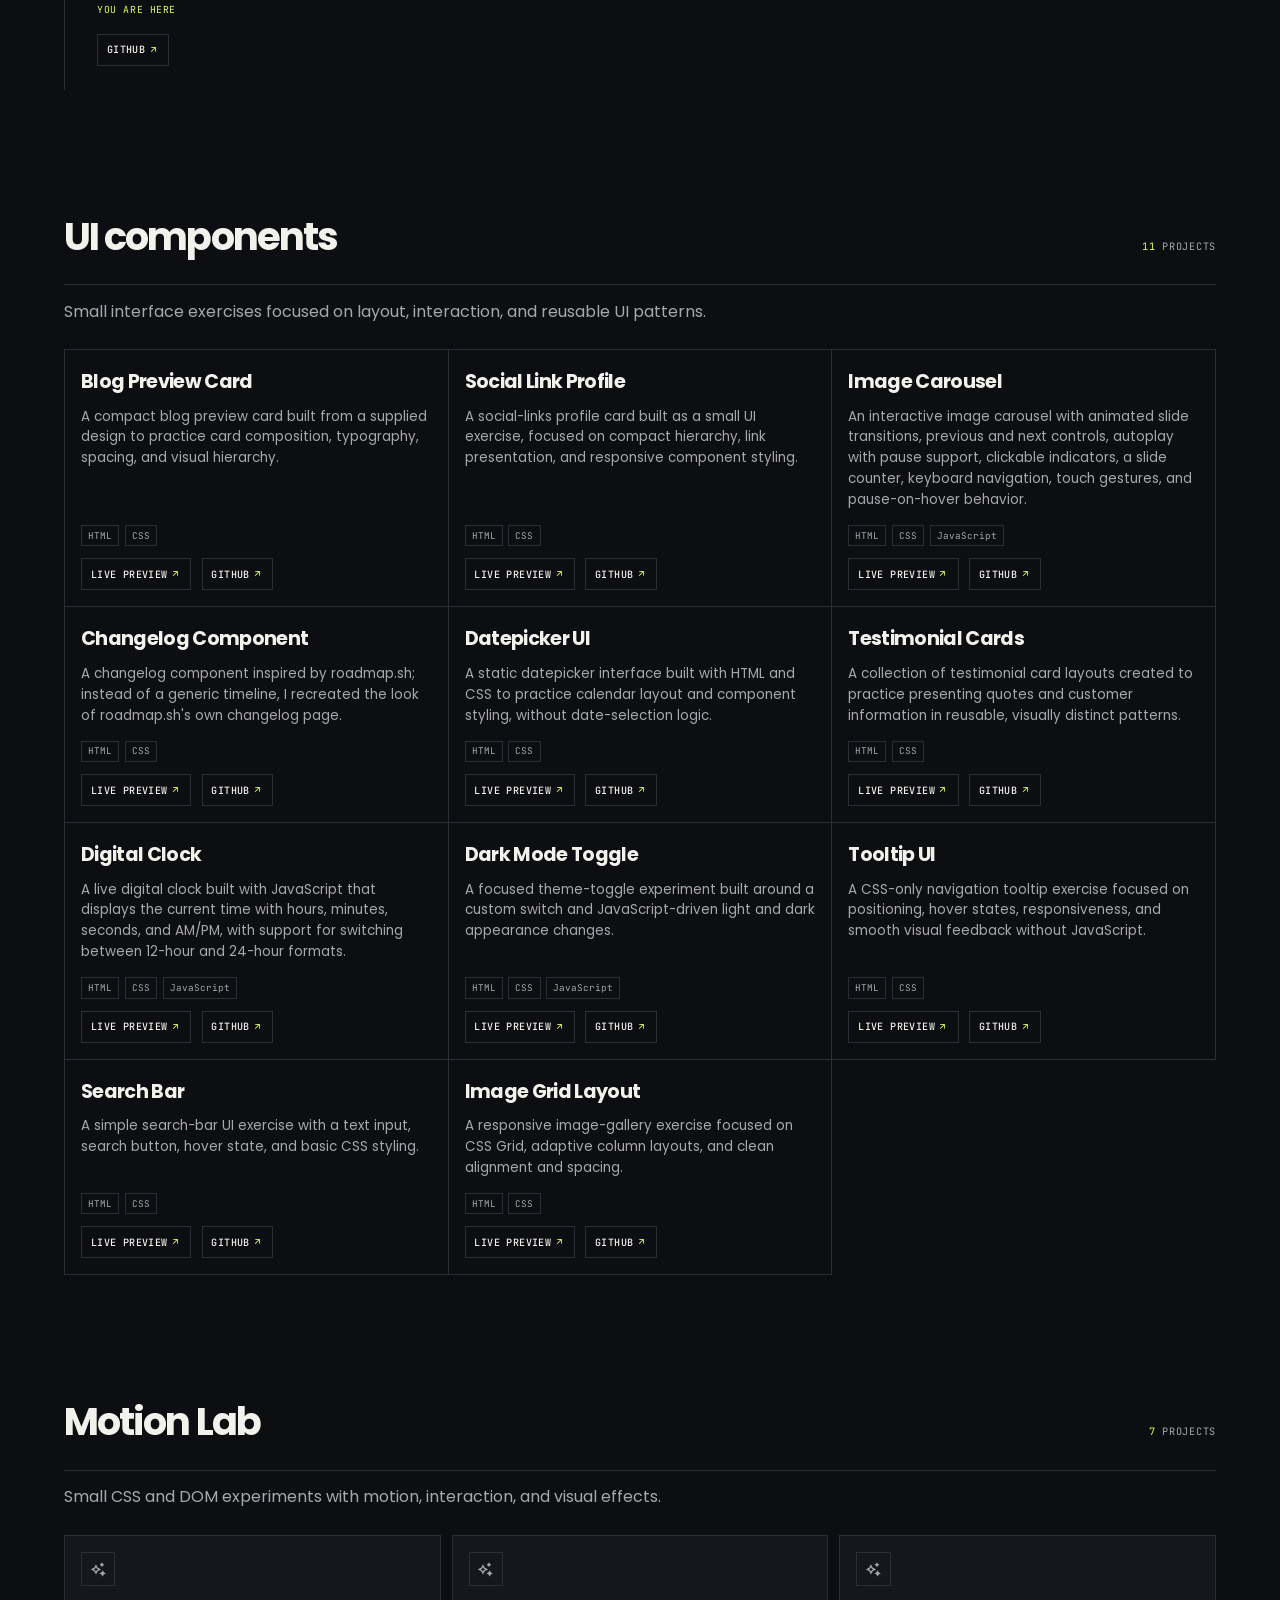
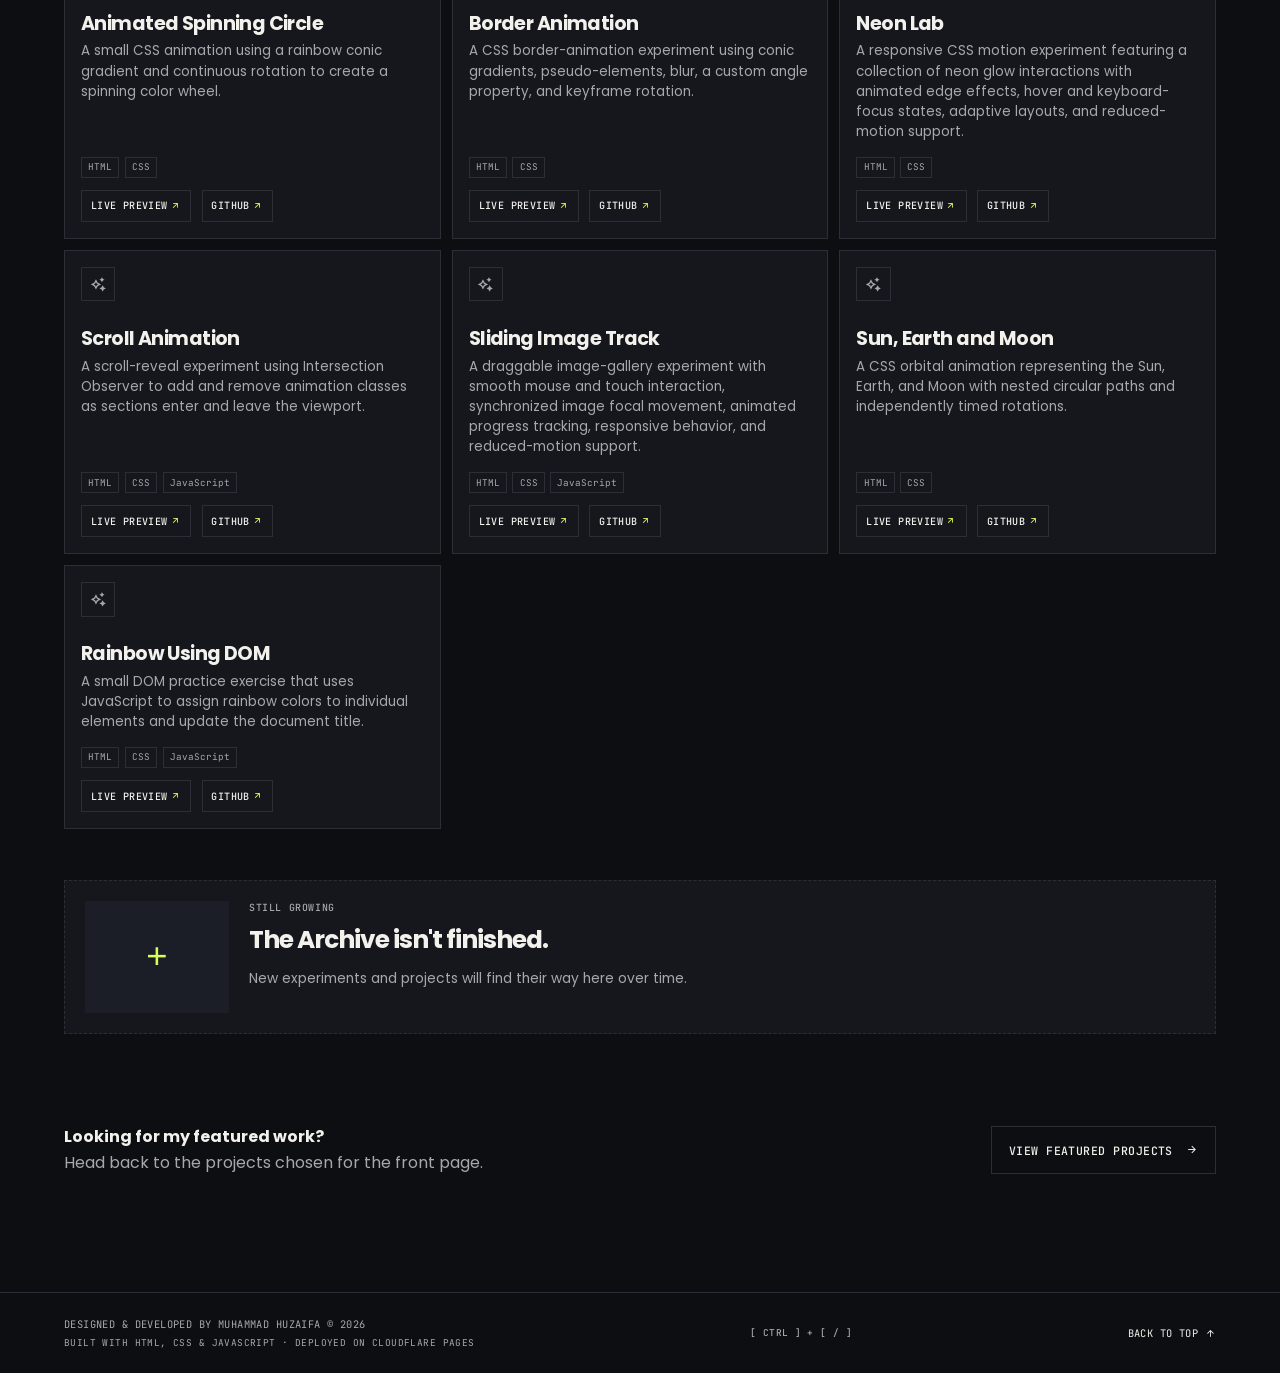
==== commit e654f290: "file updated" ====
--- a/archive.html
+++ b/archive.html
@@ -196,36 +196,6 @@
         <span class="terminal-hint__keys">[ CTRL ] + [ / ]</span>
         <i class="ri-terminal-box-line" aria-hidden="true"></i>
       </button>
-      <nav class="social-links social-links--footer" aria-label="Social links">
-        <a
-          href="https://www.github.com/HuzaifaAkhtar2"
-          target="_blank"
-          rel="noreferrer"
-          aria-label="GitHub"
-          ><i class="ri-github-line" aria-hidden="true"></i
-        ></a>
-        <a
-          href="https://www.linkedin.com/in/muhammad-huzaifa24/"
-          target="_blank"
-          rel="noreferrer"
-          aria-label="LinkedIn"
-          ><i class="ri-linkedin-box-line" aria-hidden="true"></i
-        ></a>
-        <a
-          href="https://www.codepen.io/MuhammadHuzaifa"
-          target="_blank"
-          rel="noreferrer"
-          aria-label="CodePen"
-          ><i class="ri-codepen-line" aria-hidden="true"></i
-        ></a>
-        <a
-          href="https://www.instagram.com/huzaifas_workspace/"
-          target="_blank"
-          rel="noreferrer"
-          aria-label="Instagram"
-          ><i class="ri-instagram-line" aria-hidden="true"></i
-        ></a>
-      </nav>
       <a href="#main"
         >Back to top <i class="ri-arrow-up-line" aria-hidden="true"></i
       ></a>
--- a/css/fonts.css
+++ b/css/fonts.css
@@ -1 +1,2 @@
-@font-face{font-family:JetBrains Mono;font-style:normal;font-weight:400;font-display:swap;src:url(../assets/fonts/jetbrains-mono-400.woff2)format("woff2")}@font-face{font-family:JetBrains Mono;font-style:normal;font-weight:500;font-display:swap;src:url(../assets/fonts/jetbrains-mono-500.woff2)format("woff2")}@font-face{font-family:Poppins;font-style:normal;font-weight:400;font-display:swap;src:url(../assets/fonts/poppins-400.woff2)format("woff2")}@font-face{font-family:Poppins;font-style:normal;font-weight:500;font-display:swap;src:url(../assets/fonts/poppins-500.woff2)format("woff2")}@font-face{font-family:Poppins;font-style:normal;font-weight:600;font-display:swap;src:url(../assets/fonts/poppins-600.woff2)format("woff2")}@font-face{font-family:Poppins;font-style:normal;font-weight:700;font-display:swap;src:url(../assets/fonts/poppins-700.woff2)format("woff2")}@font-face{font-family:remixicon;font-style:normal;font-weight:400;font-display:swap;src:url(../assets/fonts/remixicon.woff2)format("woff2")}[class^=ri-],[class*=\ ri-]{-webkit-font-smoothing:antialiased;-moz-osx-font-smoothing:grayscale;font-style:normal;font-family:remixicon!important}.ri-add-line:before{content:""}.ri-arrow-down-line:before{content:""}.ri-arrow-right-line:before{content:""}.ri-arrow-right-up-line:before{content:""}.ri-arrow-up-line:before{content:""}.ri-checkbox-blank-line:before{content:""}.ri-close-line:before{content:""}.ri-codepen-line:before{content:""}.ri-github-line:before{content:""}.ri-information-line:before{content:""}.ri-instagram-line:before{content:""}.ri-linkedin-box-line:before{content:""}.ri-loader-4-line:before{content:""}.ri-map-pin-2-line:before{content:""}.ri-moon-line:before{content:""}.ri-sparkling-2-line:before{content:""}.ri-sun-line:before{content:""}.ri-terminal-box-line:before{content:""}.ri-time-line:before{content:""}+@font-face{font-family:JetBrains Mono;font-style:normal;font-weight:400;font-display:swap;src:url(../assets/fonts/jetbrains-mono-400.woff2)format("woff2")}@font-face{font-family:JetBrains Mono;font-style:normal;font-weight:500;font-display:swap;src:url(../assets/fonts/jetbrains-mono-500.woff2)format("woff2")}@font-face{font-family:Poppins;font-style:normal;font-weight:400;font-display:swap;src:url(../assets/fonts/poppins-400.woff2)format("woff2")}@font-face{font-family:Poppins;font-style:normal;font-weight:500;font-display:swap;src:url(../assets/fonts/poppins-500.woff2)format("woff2")}@font-face{font-family:Poppins;font-style:normal;font-weight:600;font-display:swap;src:url(../assets/fonts/poppins-600.woff2)format("woff2")}@font-face{font-family:Poppins;font-style:normal;font-weight:700;font-display:swap;src:url(../assets/fonts/poppins-700.woff2)format("woff2")}@font-face{font-family:remixicon;font-style:normal;font-weight:400;font-display:swap;src:url(../assets/fonts/remixicon.woff2)format("woff2")}[class^=ri-],[class*=\ ri-]{-webkit-font-smoothing:antialiased;-moz-osx-font-smoothing:grayscale;font-style:normal;font-family:remixicon!important}.ri-add-line:before{content:""}.ri-arrow-down-line:before{content:""}.ri-arrow-right-line:before{content:""}.ri-arrow-right-up-line:before{content:""}.ri-arrow-up-line:before{content:""}.ri-checkbox-blank-line:before{content:""}.ri-close-line:before{content:""}.ri-codepen-line:before{content:""}.ri-github-line:before{content:""}.ri-information-line:before{content:""}.ri-instagram-line:before{content:""}.ri-linkedin-box-line:before{content:""}.ri-loader-4-line:before{content:""}.ri-map-pin-2-line:before{content:""}.ri-moon-line:before{content:""}.ri-sparkling-2-line:before{content:""}.ri-sun-line:before{content:""}.ri-terminal-box-line:before{content:""}.ri-time-line:before{content:""}
+.ri-checkbox-line:before{content:"\eb85"}
